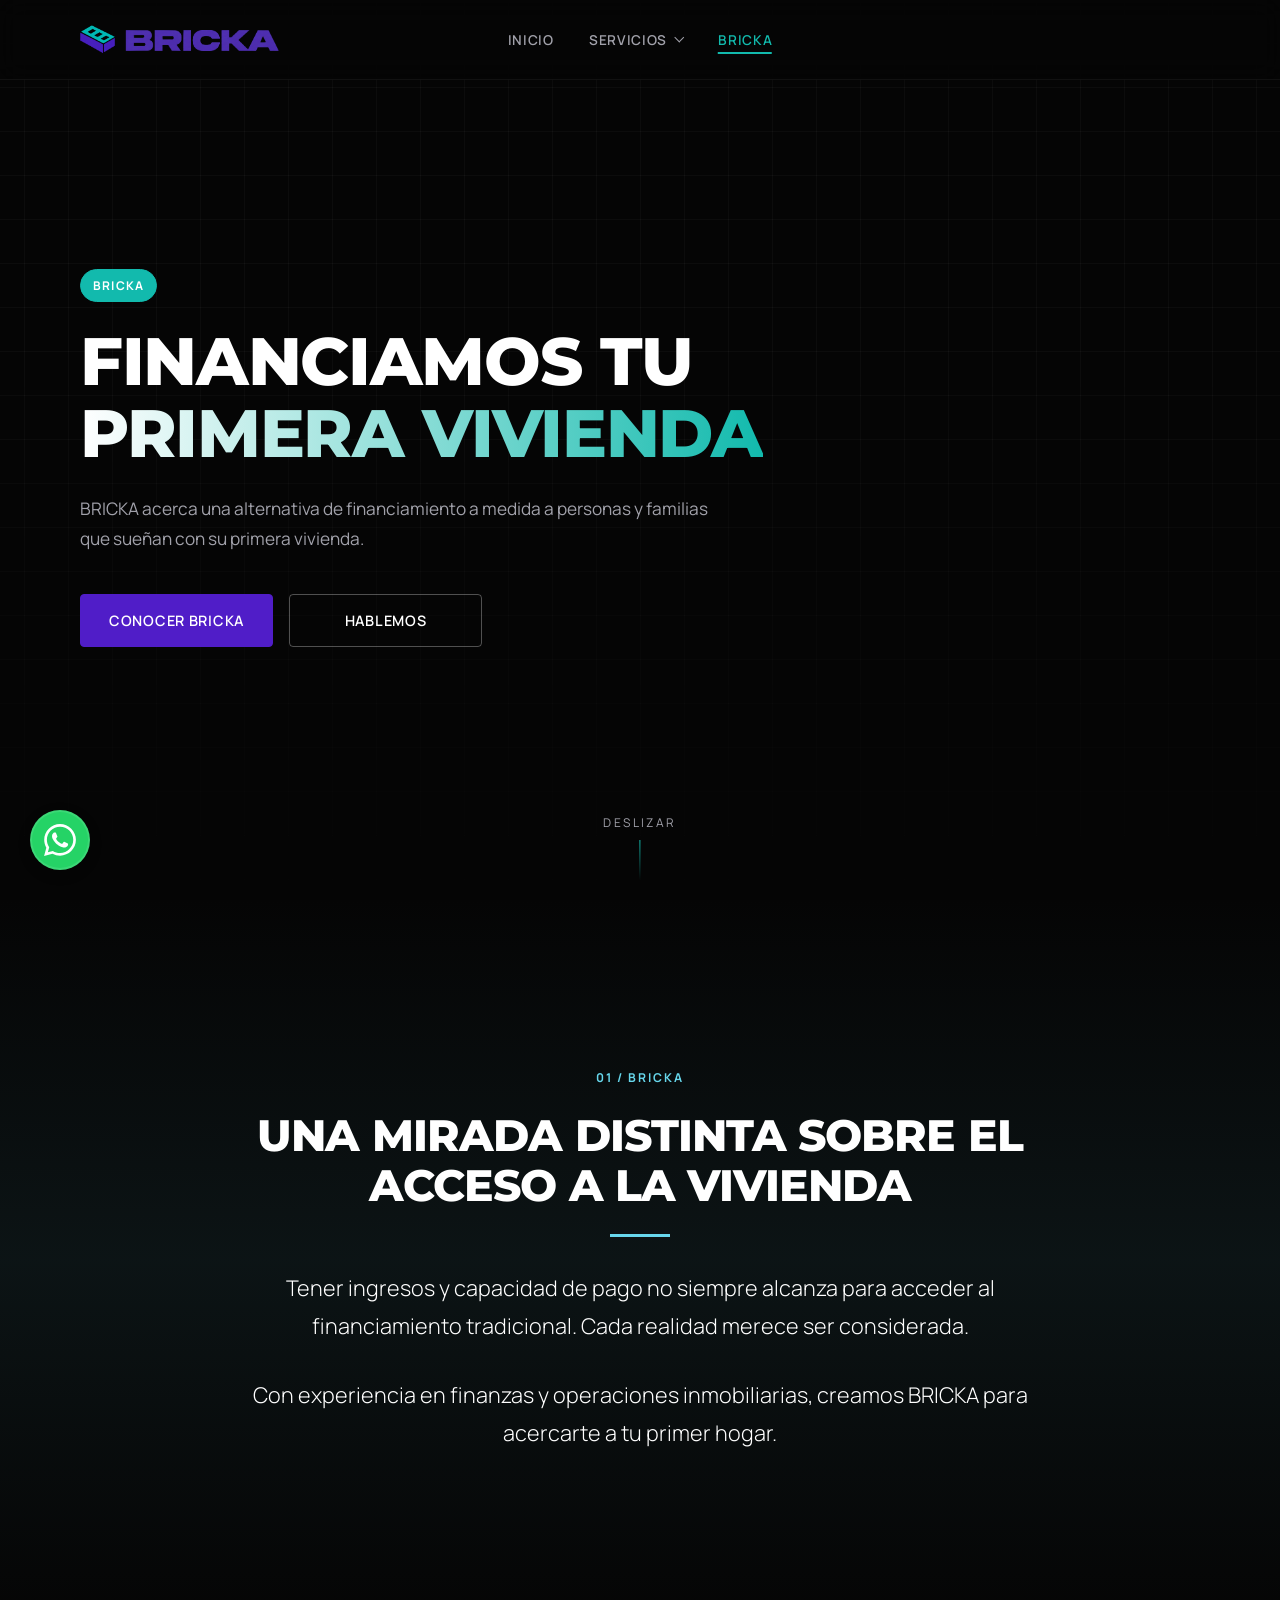
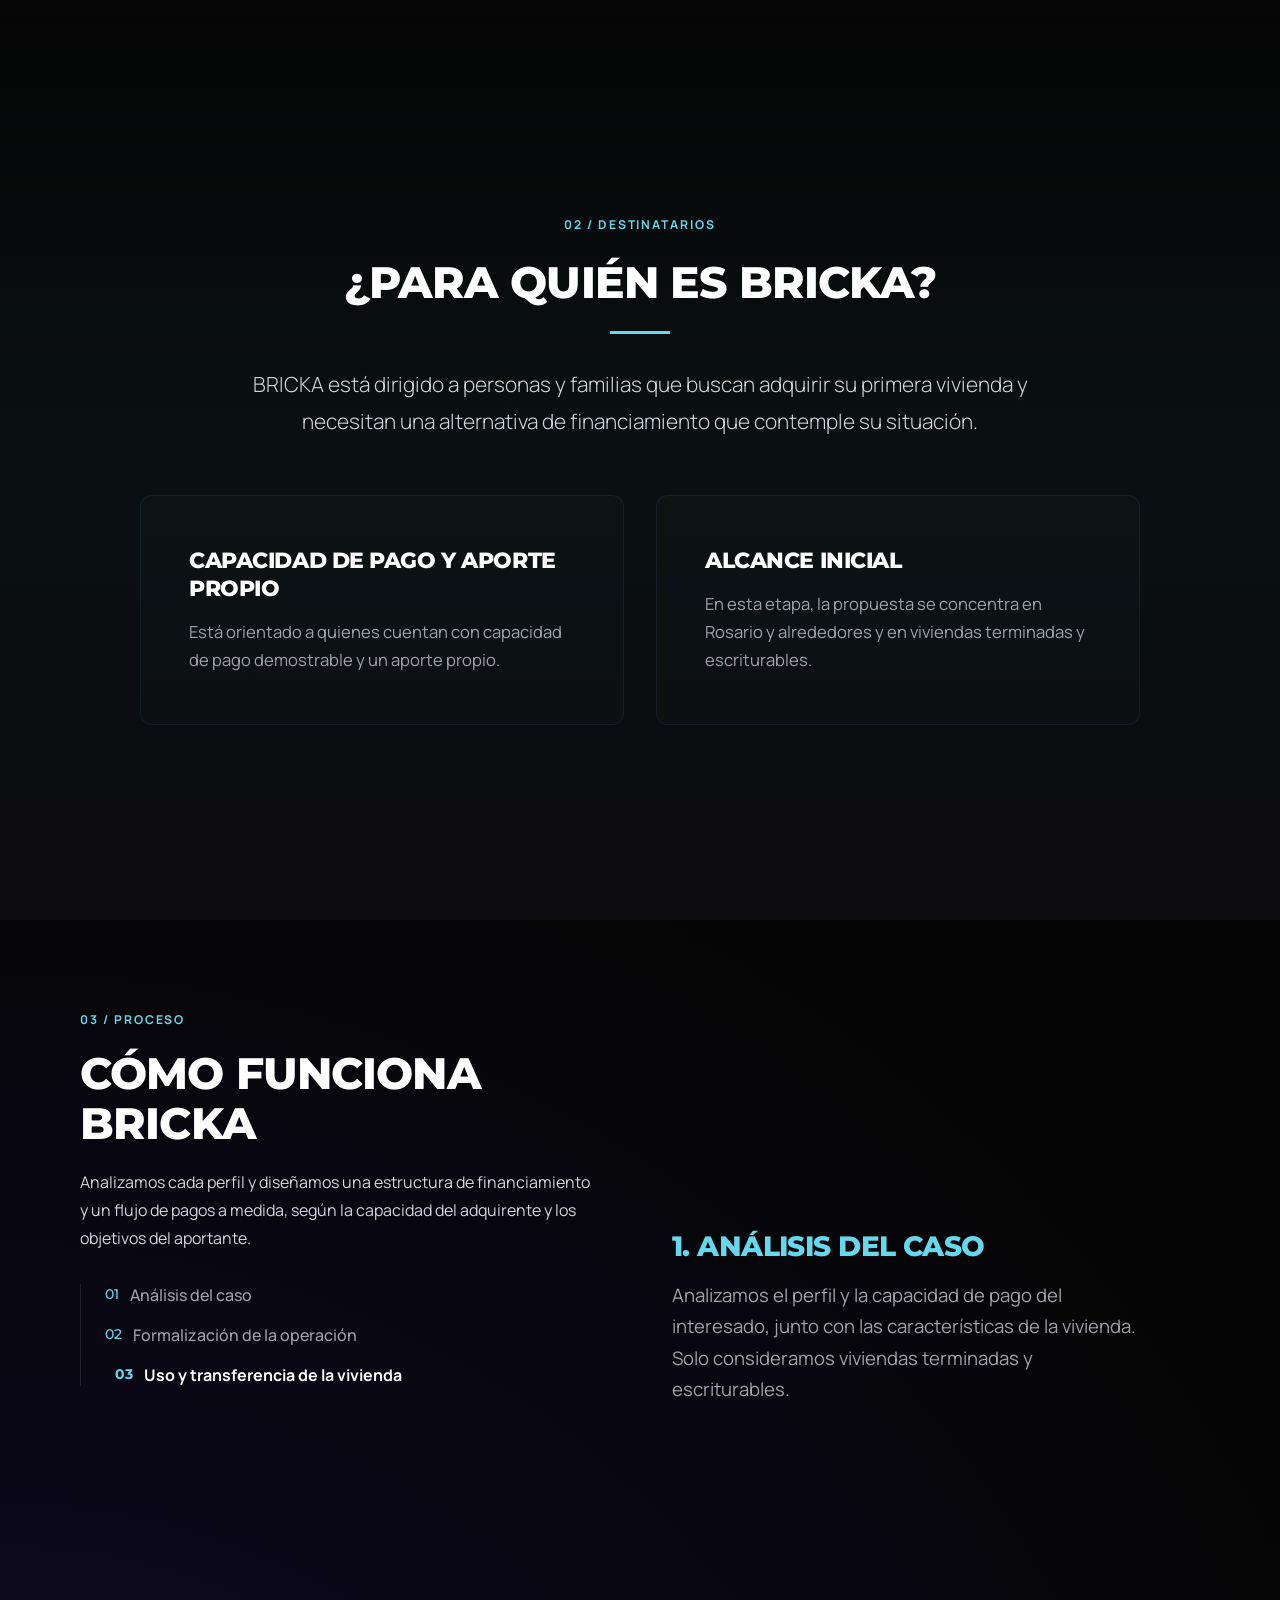
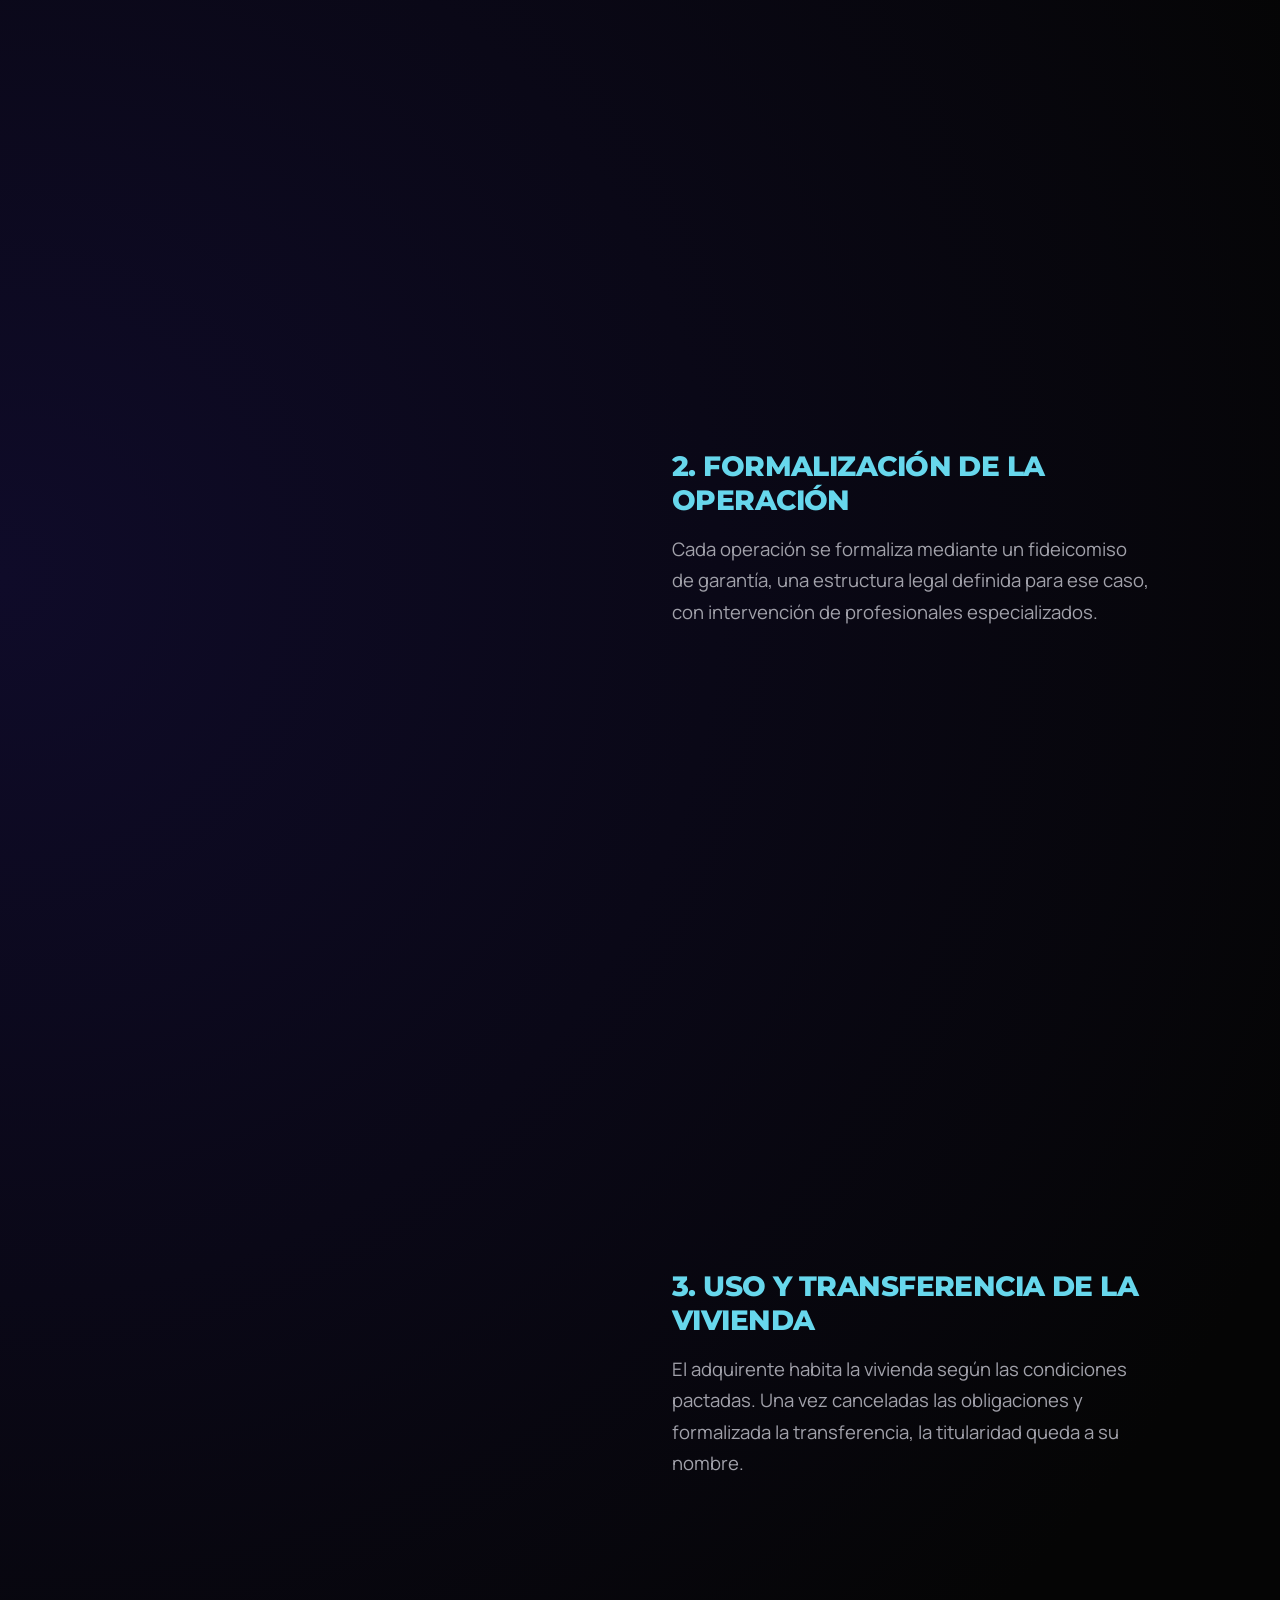
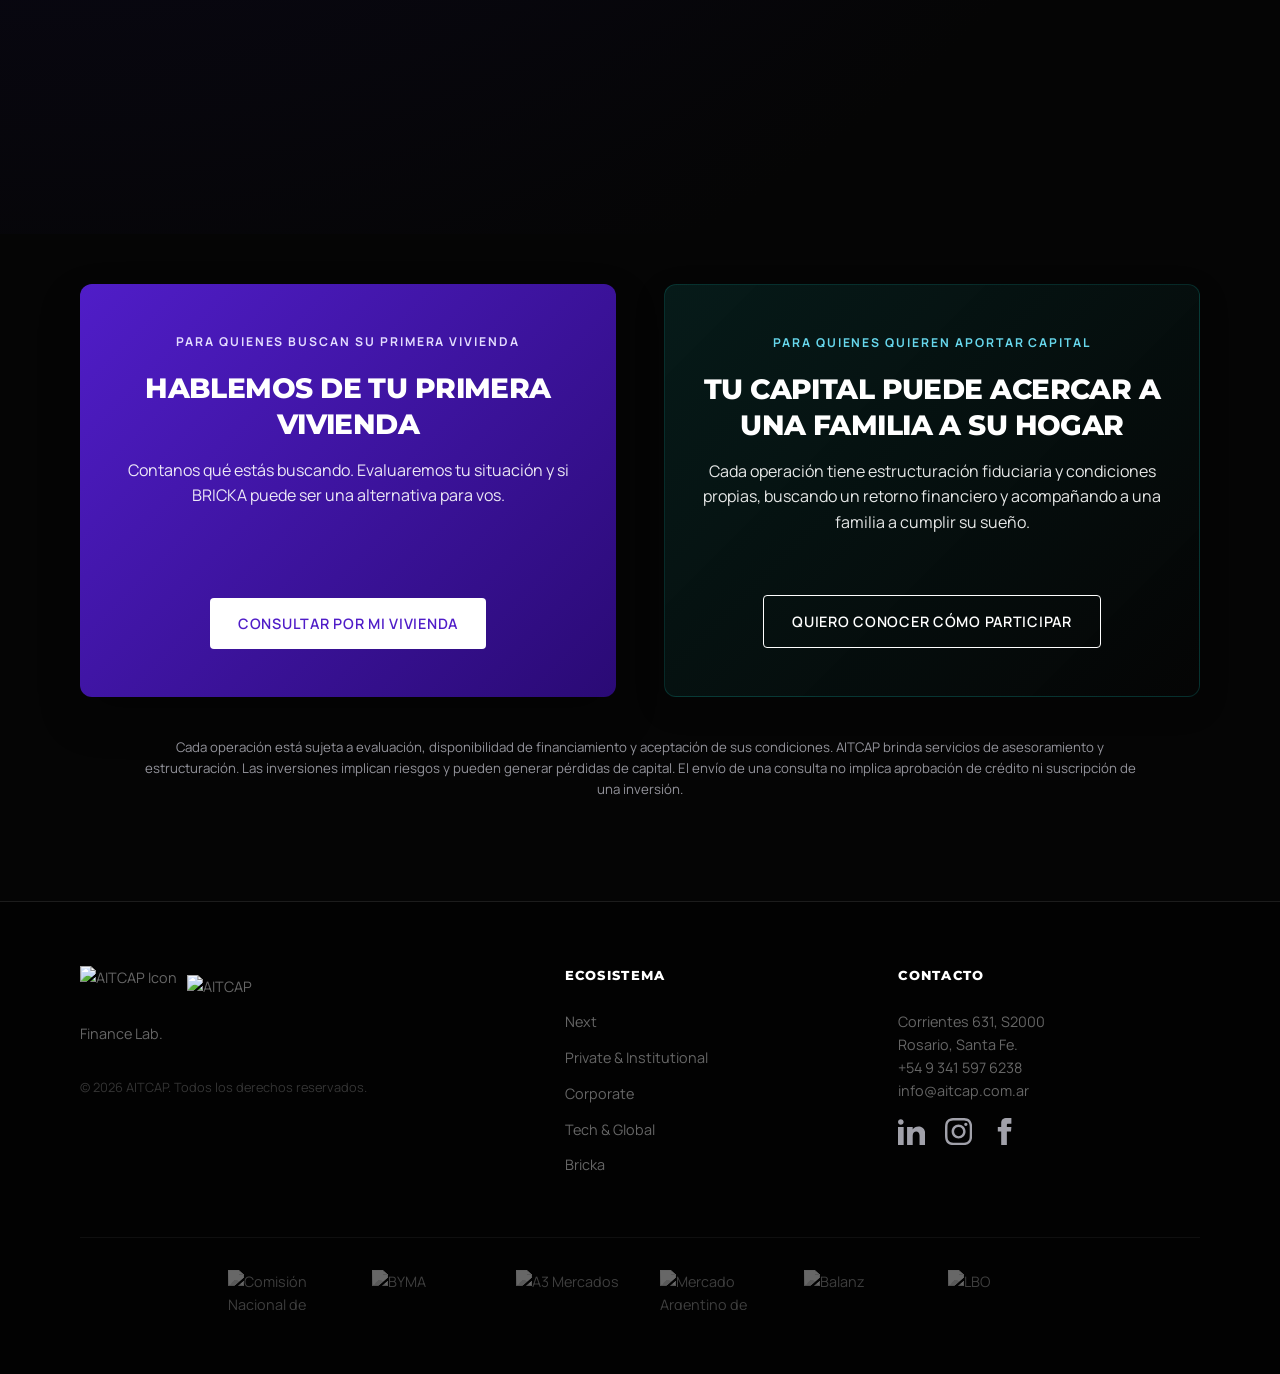
==== bricka/bricka.html @ b21e8f3a "Add BRICKA landing page and shared navigation updates" ====
<!DOCTYPE html>
<html lang="es-AR">
<head>
    <meta charset="UTF-8">
    <meta name="viewport" content="width=device-width, initial-scale=1.0">
    <title>BRICKA by AITCAP | Tu primera vivienda</title>
    <meta name="description" content="BRICKA by AITCAP conecta a personas que buscan su primera vivienda con inversores interesados en aportar capital para hacerla posible.">
    <link rel="icon" type="image/png" href="../assets/bricka-isotipo.png">
    <link rel="preconnect" href="https://fonts.googleapis.com">
    <link rel="preconnect" href="https://fonts.gstatic.com" crossorigin>
    <link href="https://fonts.googleapis.com/css2?family=Manrope:wght@300;400;500;600&family=Montserrat:wght@800;900&display=swap" rel="stylesheet">
    <link rel="stylesheet" href="../global.css">
    <link rel="stylesheet" href="bricka.css">
    <script src="https://cdnjs.cloudflare.com/ajax/libs/gsap/3.12.2/gsap.min.js"></script>
    <script src="https://cdnjs.cloudflare.com/ajax/libs/gsap/3.12.2/ScrollTrigger.min.js"></script>
</head>
<body>
    <nav class="navbar" aria-label="Navegación principal">
        <div class="container nav-inner">
            <a href="bricka.html" class="logo-container" aria-label="BRICKA — Inicio">
                <img src="../assets/bricka-isotipo.png" alt="" class="logo-iso">
                <img src="../assets/bricka-logo.png" alt="BRICKA" class="logo-text">
            </a>
            <ul class="nav-links desktop-only">
                <li><a href="../index.html">Inicio</a></li>
                <li class="nav-dropdown">
                    <button type="button" class="services-toggle" id="desktopServicesToggle" aria-expanded="false" aria-controls="desktopServices">Servicios <span class="nav-chevron" aria-hidden="true"></span></button>
                    <ul class="nav-submenu" id="desktopServices">
                        <li><a href="../next/next.html">Next</a></li>
                        <li><a href="../private/private.html">Private & Institutional</a></li>
                        <li><a href="../corporate/corporate.html">Corporate</a></li>
                        <li><a href="../tech/tech.html">Tech & Global</a></li>
                    </ul>
                </li>
                <li><a href="../bricka/bricka.html" aria-current="page">BRICKA</a></li>
            </ul>
            <button class="hamburger" id="menuToggle" type="button" aria-label="Menú" aria-expanded="false" aria-controls="mobileMenu"><span></span><span></span></button>
        </div>
    </nav>

    <div class="mobile-menu" id="mobileMenu">
        <div class="mobile-links">
            <a href="../index.html" class="m-link">Inicio</a>
            <div class="mobile-services">
                <button type="button" class="m-link mobile-services-toggle" id="mobileServicesToggle" aria-expanded="false" aria-controls="mobileServices">Servicios <span class="nav-chevron" aria-hidden="true"></span></button>
                <div class="mobile-service-links" id="mobileServices" hidden>
                <a href="../next/next.html" class="m-link">Next</a>
                <a href="../private/private.html" class="m-link">Private & Institutional</a>
                <a href="../corporate/corporate.html" class="m-link">Corporate</a>
                <a href="../tech/tech.html" class="m-link">Tech & Global</a>
                </div>
            </div>
            <a href="../bricka/bricka.html" class="m-link highlight" aria-current="page">BRICKA</a>
        </div>
        <div class="mobile-footer">
            <div class="socials mobile-socials">
                <a href="https://www.linkedin.com/company/aitcap-finance-lab" target="_blank" rel="noopener noreferrer" aria-label="LinkedIn">
                    <svg xmlns="http://www.w3.org/2000/svg" viewBox="0 0 24 24">
                        <path d="M4.98 3.5c0 1.381-1.11 2.5-2.48 2.5s-2.48-1.119-2.48-2.5c0-1.38 1.11-2.5 2.48-2.5s2.48 1.12 2.48 2.5zm.02 4.5h-5v16h5v-16zm7.982 0h-4.968v16h4.969v-8.399c0-4.67 6.029-5.052 6.029 0v8.399h4.988v-10.131c0-7.88-8.922-7.593-11.018-3.714v-2.155z"/>
                    </svg>
                </a>
                <a href="https://www.instagram.com/aitcap.fin/" target="_blank" rel="noopener noreferrer" aria-label="Instagram">
                    <svg xmlns="http://www.w3.org/2000/svg" viewBox="0 0 24 24">
                        <path d="M12 2.163c3.204 0 3.584.012 4.85.07 3.252.148 4.771 1.691 4.919 4.919.058 1.265.069 1.645.069 4.849 0 3.205-.012 3.584-.069 4.849-.149 3.225-1.664 4.771-4.919 4.919-1.266.058-1.644.07-4.85.07-3.204 0-3.584-.012-4.849-.07-3.26-.149-4.771-1.699-4.919-4.92-.058-1.265-.07-1.644-.07-4.849 0-3.204.013-3.583.07-4.849.149-3.227 1.664-4.771 4.919-4.919 1.266-.057 1.645-.069 4.849-.069zm0-2.163c-3.259 0-3.667.014-4.947.072-4.358.2-6.78 2.618-6.98 6.98-.059 1.281-.073 1.689-.073 4.948 0 3.259.014 3.668.072 4.948.2 4.358 2.618 6.78 6.98 6.98 1.281.058 1.689.072 4.948.072 3.259 0 3.668-.014 4.948-.072 4.354-.2 6.782-2.618 6.979-6.98.059-1.28.073-1.689.073-4.948 0-3.259-.014-3.667-.072-4.947-.196-4.354-2.617-6.78-6.979-6.98-1.281-.059-1.69-.073-4.949-.073zm0 5.838c-3.403 0-6.162 2.759-6.162 6.162s2.759 6.163 6.162 6.163 6.162-2.759 6.162-6.163c0-3.403-2.759-6.162-6.162-6.162zm0 10.162c-2.209 0-4-1.79-4-4 0-2.209 1.791-4 4-4s4 1.791 4 4c0 2.21-1.791 4-4 4zm6.406-11.845c-.796 0-1.441.645-1.441 1.44s.645 1.44 1.441 1.44c.795 0 1.439-.645 1.439-1.44s-.644-1.44-1.439-1.44z"/>
                    </svg>
                </a>
                <a href="https://www.facebook.com/p/FIC-Group-100071648348535/" target="_blank" rel="noopener noreferrer" aria-label="Facebook">
                    <svg xmlns="http://www.w3.org/2000/svg" viewBox="0 0 24 24">
                        <path d="M9 8h-3v4h3v12h5v-12h3.642l.358-4h-4v-1.667c0-.955.192-1.333 1.115-1.333h2.885v-5h-3.808c-3.596 0-5.192 1.583-5.192 4.615v3.385z"/>
                    </svg>
                </a>
            </div>
        </div>
    </div>

    <main>
        <section class="hero bricka-hero" aria-labelledby="bricka-title">
            <div class="hero-bg" id="heroBg">
                <video class="bricka-hero-video" autoplay muted loop playsinline aria-hidden="true" tabindex="-1">
                    <source src="../assets/bricka-background.mp4" type="video/mp4">
                </video>
            </div>
            <div class="container bricka-hero-grid">
                <div class="hero-content">
                    <span class="badge bricka-badge reveal">BRICKA</span>
                    <h1 id="bricka-title" class="hero-title reveal">Financiamos tu <span class="bricka-gradient">primera vivienda</span></h1>
                    <p class="hero-text reveal">BRICKA acerca una alternativa de financiamiento a medida a personas y familias que sueñan con su primera vivienda.</p>
                    <div class="hero-actions reveal">
                        <a href="#por-que" class="btn btn-primary">Conocer BRICKA</a>
                        <a href="#contacto" class="btn btn-outline">Hablemos</a>
                    </div>
                </div>
            </div>
            <div class="scroll-indicator"><span>Deslizar</span><div class="line"></div></div>
        </section>

        <section id="por-que" class="bricka-section bricka-origin" aria-labelledby="origin-title">
            <div class="container center-text-block" data-scroll>
                <span class="section-kicker">01 / BRICKA</span>
                <h2 id="origin-title">Una mirada distinta sobre el acceso a la vivienda</h2>
                <div class="bricka-divider"></div>
                <div class="bricka-origin-text">
                    <p>Tener ingresos y capacidad de pago no siempre alcanza para acceder al financiamiento tradicional. Cada realidad merece ser considerada.</p>
                    <p>Con experiencia en finanzas y operaciones inmobiliarias, creamos BRICKA para acercarte a tu primer hogar.</p>
                </div>
            </div>
        </section>

        <section id="destinatarios" class="bricka-section bricka-audiences" aria-labelledby="audiences-title">
            <div class="container">
                <div class="bricka-audience-heading center-text-block" data-scroll>
                    <span class="section-kicker">02 / DESTINATARIOS</span>
                    <h2 id="audiences-title">¿Para quién es BRICKA?</h2>
                    <div class="bricka-divider"></div>
                    <p class="bricka-audience-intro">BRICKA está dirigido a personas y familias que buscan adquirir su primera vivienda y necesitan una alternativa de financiamiento que contemple su situación.</p>
                </div>
                <div class="bricka-profile-grid">
                    <article class="bricka-profile-card" data-scroll>
                        <div class="card-side-line" aria-hidden="true"></div>
                        <h3>Capacidad de pago y aporte propio</h3>
                        <p>Está orientado a quienes cuentan con capacidad de pago demostrable y un aporte propio.</p>
                    </article>
                    <article class="bricka-profile-card bricka-profile-card-violet" data-scroll>
                        <div class="card-side-line" aria-hidden="true"></div>
                        <h3>Alcance inicial</h3>
                        <p>En esta etapa, la propuesta se concentra en Rosario y alrededores y en viviendas terminadas y escriturables.</p>
                    </article>
                </div>
            </div>
        </section>

        <section id="como-funciona" class="bricka-section bricka-process" aria-labelledby="process-title">
            <div class="container method-grid">
                <div class="method-sticky-col">
                    <div class="method-header">
                        <span class="section-kicker">03 / PROCESO</span>
                        <h2 id="process-title">Cómo funciona BRICKA</h2>
                        <p class="method-intro">Analizamos cada perfil y diseñamos una estructura de financiamiento y un flujo de pagos a medida, según la capacidad del adquirente y los objetivos del aportante.</p>
                    </div>
                    <nav class="method-nav" aria-label="Pasos de BRICKA">
                        <a class="nav-step active" href="#bricka-step-1" aria-current="step"><span class="step-num">01</span> Análisis del caso</a>
                        <a class="nav-step" href="#bricka-step-2"><span class="step-num">02</span> Formalización de la operación</a>
                        <a class="nav-step" href="#bricka-step-3"><span class="step-num">03</span> Uso y transferencia de la vivienda</a>
                    </nav>
                </div>
                <div class="method-scroll-col">
                    <article class="method-block active" id="bricka-step-1">
                        <div class="block-content">
                            <span class="mobile-step-number" aria-hidden="true">01</span>
                            <h3>1. Análisis del caso</h3>
                            <p>Analizamos el perfil y la capacidad de pago del interesado, junto con las características de la vivienda. Solo consideramos viviendas terminadas y escriturables.</p>
                        </div>
                    </article>
                    <article class="method-block" id="bricka-step-2">
                        <div class="block-content">
                            <span class="mobile-step-number" aria-hidden="true">02</span>
                            <h3>2. Formalización de la operación</h3>
                            <p>Cada operación se formaliza mediante un fideicomiso de garantía, una estructura legal definida para ese caso, con intervención de profesionales especializados.</p>
                        </div>
                    </article>
                    <article class="method-block" id="bricka-step-3">
                        <div class="block-content">
                            <span class="mobile-step-number" aria-hidden="true">03</span>
                            <h3>3. Uso y transferencia de la vivienda</h3>
                            <p>El adquirente habita la vivienda según las condiciones pactadas. Una vez canceladas las obligaciones y formalizada la transferencia, la titularidad queda a su nombre.</p>
                        </div>
                    </article>
                </div>
            </div>
        </section>

        <section id="contacto" class="cta-section bricka-contact" aria-label="Contacto">
            <div class="container">
                <div class="cta-grid">
                    <article class="cta-card" data-scroll>
                        <span class="section-kicker">Para quienes buscan su primera vivienda</span>
                        <h2>Hablemos de tu primera vivienda</h2>
                        <p>Contanos qué estás buscando. Evaluaremos tu situación y si BRICKA puede ser una alternativa para vos.</p>
                        <div class="cta-buttons"><a class="btn btn-white" href="https://wa.me/5493415976238?text=Hola%2C%20quiero%20consultar%20por%20mi%20primera%20vivienda%20con%20BRICKA" target="_blank" rel="noopener noreferrer">Consultar por mi vivienda</a></div>
                    </article>
                    <article class="cta-card cta-corporate" data-scroll>
                        <span class="section-kicker">Para quienes quieren aportar capital</span>
                        <h2>Tu capital puede acercar a una familia a su hogar</h2>
                        <p>Cada operación tiene estructuración fiduciaria y condiciones propias, buscando un retorno financiero y acompañando a una familia a cumplir su sueño.</p>
                        <div class="cta-buttons"><a class="btn btn-outline-white" href="https://wa.me/5493415976238?text=Hola%2C%20quiero%20conocer%20c%C3%B3mo%20participar%20como%20inversor%20en%20BRICKA" target="_blank" rel="noopener noreferrer">Quiero conocer cómo participar</a></div>
                    </article>
                </div>
                <p class="bricka-disclaimer">Cada operación está sujeta a evaluación, disponibilidad de financiamiento y aceptación de sus condiciones. AITCAP brinda servicios de asesoramiento y estructuración. Las inversiones implican riesgos y pueden generar pérdidas de capital. El envío de una consulta no implica aprobación de crédito ni suscripción de una inversión.</p>
            </div>
        </section>

        <a href="https://wa.me/5493415976238?text=Hola%2C%20quiero%20saber%20m%C3%A1s%20sobre%20BRICKA" class="whatsapp-float" target="_blank" rel="noopener noreferrer" aria-label="Contactar por WhatsApp">
            <svg xmlns="http://www.w3.org/2000/svg" width="32" height="32" viewBox="0 0 24 24" fill="currentColor">
                <path d="M.057 24l1.687-6.163c-1.041-1.804-1.588-3.849-1.587-5.946.003-6.556 5.338-11.891 11.893-11.891 3.181.001 6.167 1.24 8.413 3.488 2.245 2.248 3.481 5.236 3.48 8.414-.003 6.557-5.338 11.892-11.893 11.892-1.99-.001-3.951-.5-5.688-1.448l-6.305 1.654zm6.597-3.807c1.676.995 3.276 1.591 5.392 1.592 5.448 0 9.886-4.434 9.889-9.885.002-5.462-4.415-9.89-9.881-9.892-5.452 0-9.887 4.434-9.889 9.884-.001 2.225.651 3.891 1.746 5.634l-.999 3.648 3.742-.981zm11.387-5.464c-.074-.124-.272-.198-.57-.347-.297-.149-1.758-.868-2.031-.967-.272-.099-.47-.149-.669.149-.198.297-.768.967-.941 1.165-.173.198-.347.223-.644.074-.297-.149-1.255-.462-2.39-1.475-.883-.788-1.48-1.761-1.653-2.059-.173-.297-.018-.458.13-.606.134-.133.297-.347.446-.521.151-.172.2-.296.3-.495.099-.198.05-.372-.025-.521-.075-.148-.669-1.611-.916-2.206-.242-.579-.487-.506-.669-.51-.173-.008-.371-.01-.57-.01-.198 0-.52.074-.792.372-.272.297-1.04 1.016-1.04 2.479 0 1.462 1.065 2.876 1.213 3.074.149.198 2.095 3.2 5.076 4.487.709.306 1.263.489 1.694.626.712.226 1.36.194 1.872.118.571-.084 1.758-.719 2.006-1.413.248-.695.248-1.29.173-1.414z"/>
            </svg>
        </a>
    </main>
    <footer class="main-footer">
        <div class="container">
            <div class="footer-top">
                <div class="footer-brand">
                    <a href="../index.html" class="logo-container footer-logo">
                        <img src="../assets/isotipo.png" alt="AITCAP Icon" class="logo-iso">
                        <img src="../assets/logotipo-text.png" alt="AITCAP" class="logo-text">
                    </a>
                    <p>Finance Lab.</p>
                    <p class="copyright-text">&copy; 2026 AITCAP. Todos los derechos reservados.</p>
                </div>
                <div class="footer-nav">
                    <h4>Ecosistema</h4>
                    <ul>
                        <li><a href="../next/next.html">Next</a></li>
                        <li><a href="../private/private.html">Private & Institutional</a></li>
                        <li><a href="../corporate/corporate.html">Corporate</a></li>
                        <li><a href="../tech/tech.html">Tech & Global</a></li>
                        <li><a href="bricka.html">Bricka</a></li>
                    </ul>
                </div>
                <div class="footer-contact">
                    <h4>Contacto</h4>
                    <a href="https://maps.app.goo.gl/H9JbWBtbc5Zq7CkE7" target="_blank">Corrientes 631, S2000</a>
                    <p>Rosario, Santa Fe.</p>
                    <a href="tel:+543415976238">+54 9 341 597 6238</a> <br>
                    <a href="mailto:info@aitcap.com.ar">info@aitcap.com.ar</a>
                    <div class="socials">
                        <a href="https://www.linkedin.com/company/aitcap-finance-lab" target="_blank" rel="noopener noreferrer" aria-label="LinkedIn">
                            <svg xmlns="http://www.w3.org/2000/svg" viewBox="0 0 24 24">
                                <path d="M4.98 3.5c0 1.381-1.11 2.5-2.48 2.5s-2.48-1.119-2.48-2.5c0-1.38 1.11-2.5 2.48-2.5s2.48 1.12 2.48 2.5zm.02 4.5h-5v16h5v-16zm7.982 0h-4.968v16h4.969v-8.399c0-4.67 6.029-5.052 6.029 0v8.399h4.988v-10.131c0-7.88-8.922-7.593-11.018-3.714v-2.155z"/>
                            </svg>
                        </a>
                        <a href="https://www.instagram.com/aitcap.fin/" target="_blank" rel="noopener noreferrer" aria-label="Instagram">
                            <svg xmlns="http://www.w3.org/2000/svg" viewBox="0 0 24 24">
                                <path d="M12 2.163c3.204 0 3.584.012 4.85.07 3.252.148 4.771 1.691 4.919 4.919.058 1.265.069 1.645.069 4.849 0 3.205-.012 3.584-.069 4.849-.149 3.225-1.664 4.771-4.919 4.919-1.266.058-1.644.07-4.85.07-3.204 0-3.584-.012-4.849-.07-3.26-.149-4.771-1.699-4.919-4.92-.058-1.265-.07-1.644-.07-4.849 0-3.204.013-3.583.07-4.849.149-3.227 1.664-4.771 4.919-4.919 1.266-.057 1.645-.069 4.849-.069zm0-2.163c-3.259 0-3.667.014-4.947.072-4.358.2-6.78 2.618-6.98 6.98-.059 1.281-.073 1.689-.073 4.948 0 3.259.014 3.668.072 4.948.2 4.358 2.618 6.78 6.98 6.98 1.281.058 1.689.072 4.948.072 3.259 0 3.668-.014 4.948-.072 4.354-.2 6.782-2.618 6.979-6.98.059-1.28.073-1.689.073-4.948 0-3.259-.014-3.667-.072-4.947-.196-4.354-2.617-6.78-6.979-6.98-1.281-.059-1.69-.073-4.949-.073zm0 5.838c-3.403 0-6.162 2.759-6.162 6.162s2.759 6.163 6.162 6.163 6.162-2.759 6.162-6.163c0-3.403-2.759-6.162-6.162-6.162zm0 10.162c-2.209 0-4-1.79-4-4 0-2.209 1.791-4 4-4s4 1.791 4 4c0 2.21-1.791 4-4 4zm6.406-11.845c-.796 0-1.441.645-1.441 1.44s.645 1.44 1.441 1.44c.795 0 1.439-.645 1.439-1.44s-.644-1.44-1.439-1.44z"/>
                            </svg>
                        </a>
                        <a href="https://www.facebook.com/p/FIC-Group-100071648348535/" target="_blank" rel="noopener noreferrer" aria-label="Facebook">
                            <svg xmlns="http://www.w3.org/2000/svg" viewBox="0 0 24 24">
                                <path d="M9 8h-3v4h3v12h5v-12h3.642l.358-4h-4v-1.667c0-.955.192-1.333 1.115-1.333h2.885v-5h-3.808c-3.596 0-5.192 1.583-5.192 4.615v3.385z"/>
                            </svg>
                        </a>
                    </div>
                </div>
            </div>

            <div class="footer-regulators">
                <a target="_blank" rel="noopener noreferrer" href="https://www.argentina.gob.ar/cnv" class="regulator-logo" style="width: 6.5rem;">
                    <img src="../assets/partner-1.png" alt="Comisión Nacional de Valores" loading="lazy">
                </a>
                <a target="_blank" rel="noopener noreferrer" href="https://www.byma.com.ar" class="regulator-logo" style="width: 6.5rem;">
                    <img src="../assets/partner-2.png" alt="BYMA" loading="lazy">
                </a>
                <a target="_blank" rel="noopener noreferrer" href="https://a3mercados.com.ar/" class="regulator-logo" style="width: 6.5rem;">
                    <img src="../assets/partner-4.png" alt="A3 Mercados" loading="lazy">
                </a>
                <a target="_blank" rel="noopener noreferrer" href="https://mav-sa.com.ar/" class="regulator-logo" style="width: 6.5rem;">
                    <img src="../assets/partner-5.png" alt="Mercado Argentino de Valores S.A." loading="lazy">
                </a>
                <a target="_blank" rel="noopener noreferrer" href="https://www.balanz.com/abrir-cuenta-2.aspx?reference=aramisturlione@gmail.com" class="regulator-logo" style="width: 6.5rem;">
                    <img src="../assets/partner-3.png" alt="Balanz" loading="lazy">
                </a>
                <a target="_blank" rel="noopener noreferrer" href="https://lbo.com.ar" class="regulator-logo" style="width: 6.5rem;">
                    <img src="../assets/partner-6.png" alt="LBO" loading="lazy">
                </a>
            </div>
        </div>
    </footer>

    <script src="../global.js" defer></script>
    <script src="bricka.js" defer></script>
</body>
</html>
---- global.css ----
/* =========================================
   AITCAP — global.css
   Contiene: Reset, Variables, Tipografía,
   Utilidades, Layout base, Navbar, Footer,
   Botones, WhatsApp float, Animaciones
   compartidas, Media queries base.
   ========================================= */


/* =========================================
   1. VARIABLES & RESET (GLOBAL)
   ========================================= */
:root {
    --bg-dark: #050505;
    --bg-card: #0F0F0F;
    --primary: #501DC8;
    --primary-glow: rgba(80, 29, 200, 0.4);
    --accent: #12BAAD;
    --accent-glow: rgba(18, 186, 173, 0.4);
    --text-white: #FFFFFF;
    --text-gray: #A1A1AA;
    --border-light: rgba(255, 255, 255, 0.1);

    --font-head: 'Montserrat', sans-serif;
    --font-body: 'Manrope', sans-serif;

    --nav-height: 80px;

    /* Variables por página (declaradas aquí para disponibilidad global) */
    --next-bg-gradient: radial-gradient(circle at 80% 20%, rgba(18, 186, 173, 0.15) 0%, #050505 60%);
    --private-bg-gradient: radial-gradient(circle at 20% 50%, #2a0f6b 0%, #050505 70%);
    --corp-bg-gradient: radial-gradient(circle at 30% 20%, #0B162C 0%, #03060D 70%);
    --corp-accent: #3b82f6;
    --corp-accent-light: #93c5fd;
    --tech-bg-gradient: radial-gradient(circle at 75% 25%, #2e1065 0%, #030305 70%);
    --tech-accent: #818cf8;
    --tech-accent-dark: #4f46e5;
}

* { margin: 0; padding: 0; box-sizing: border-box; }
html { scroll-behavior: smooth; font-size: 16px; }

body {
    background-color: var(--bg-dark);
    color: var(--text-white);
    font-family: var(--font-body);
    overflow-x: hidden;
    line-height: 1.6;
}

a { text-decoration: none; color: inherit; transition: all 0.3s ease; }
ul { list-style: none; }
img { max-width: 100%; display: block; }

.container {
    width: 90%;
    max-width: 1280px;
    margin: 0 auto;
    padding: 0 1rem;
}


/* =========================================
   2. TIPOGRAFÍA & UTILIDADES (GLOBAL)
   ========================================= */
h1, h2, h3, h4 { font-family: var(--font-head); text-transform: uppercase; font-weight: 800; letter-spacing: -0.02em; }

/* Gradiente de texto base (home) */
.text-gradient {
    background: linear-gradient(90deg, var(--accent) 0%, #FFFFFF 100%);
    -webkit-background-clip: text;
    -webkit-text-fill-color: transparent;
}

.subtitle {
    display: block;
    color: var(--accent);
    font-size: 0.85rem;
    letter-spacing: 0.2em;
    font-weight: 600;
    margin-bottom: 1rem;
    text-transform: uppercase;
}

.section-padding { padding: 100px 0; }
.center { text-align: center; margin-bottom: 4rem; }
.mt-4 { margin-top: 2rem; }
.mb-2 { margin-bottom: 1rem; }

/* Bloque de texto centrado (usado en next, corp, private) */
.center-text-block {
    text-align: center;
    max-width: 800px;
    margin: 0 auto;
}


/* =========================================
   3. BOTONES (GLOBAL)
   Usados en todas las páginas
   ========================================= */
.btn {
    display: inline-flex; align-items: center; justify-content: center;
    padding: 14px 28px; font-size: 0.9rem; font-weight: 600;
    text-transform: uppercase; letter-spacing: 0.05em; border-radius: 4px;
    transition: all 0.3s ease; cursor: pointer;
}

.btn-primary { background: var(--primary); color: white; border: 1px solid var(--primary); }
.btn-primary:hover { background: #3c1499; box-shadow: 0 0 20px var(--primary-glow); }

.btn-outline { background: transparent; border: 1px solid rgba(255,255,255,0.3); color: white; }
.btn-outline:hover { border-color: white; background: rgba(255,255,255,0.05); }

.btn-white { background: white; color: var(--primary); }
.btn-white:hover { background: #eeeeee; box-shadow: 0 0 20px white; }

.btn-outline-white { border: 1px solid white; color: white; }
.btn-outline-white:hover {
    background: var(--accent);
    border-color: var(--accent);
    color: #000;
    box-shadow: 0 0 20px rgba(18, 186, 173, 0.4);
}

/* =========================================
   4. NAVBAR (GLOBAL)
   Presente en todas las páginas
   ========================================= */
.navbar {
    position: fixed; top: 0; left: 0; width: 100%; height: var(--nav-height);
    background: rgba(5, 5, 5, 0.8); backdrop-filter: blur(12px);
    z-index: 100; border-bottom: 1px solid rgba(255,255,255,0.05);
}

.nav-inner { height: 100%; display: flex; justify-content: space-between; align-items: center; }

.logo-container { display: flex; align-items: center; gap: 10px; height: 35px; }
.logo-iso { height: 100%; width: auto; }
.logo-text { height: 60%; width: auto; margin-top: 2px; }

.nav-links { display: none; }
.nav-links li a { font-size: 0.85rem; font-weight: 600; color: var(--text-gray); text-transform: uppercase; letter-spacing: 0.05em; }
.nav-links li a:hover { color: white; }

.phone-icon { color: white; opacity: 0.8; padding: 0 10px; }

.hamburger { background: none; border: none; cursor: pointer; width: 30px; height: 20px; position: relative; }
.hamburger span { position: absolute; width: 100%; height: 2px; background: white; left: 0; transition: 0.3s; }
.hamburger span:first-child { top: 0; }
.hamburger span:last-child { bottom: 0; }
.hamburger.active span:first-child { top: 9px; transform: rotate(45deg); }
.hamburger.active span:last-child { bottom: 9px; transform: rotate(-45deg); }

/* Active link: variante base (next) */
.active-link {
    color: var(--accent) !important;
    position: relative;
}
.active-link::after {
    content: '';
    position: absolute;
    bottom: -5px;
    left: 0;
    width: 100%;
    height: 2px;
    background: var(--accent);
}

/* Active link: variante private */
.active-link-private {
    color: var(--primary) !important;
    font-weight: 700 !important;
    position: relative;
}
.active-link-private::after {
    content: '';
    position: absolute;
    bottom: -5px;
    left: 0;
    width: 100%;
    height: 2px;
    background: var(--primary);
    transform: scaleX(1);
    transform-origin: left;
}

/* Active link: variante corporate */
.active-link-corp {
    color: var(--corp-accent) !important;
    font-weight: 700 !important;
    position: relative;
}
.active-link-corp::after {
    content: '';
    position: absolute;
    bottom: -5px;
    left: 0;
    width: 100%;
    height: 2px;
    background: var(--corp-accent);
}

/* Active link: variante tech */
.active-link-tech {
    color: var(--tech-accent) !important;
    font-weight: 700 !important;
    position: relative;
}
.active-link-tech::after {
    content: '';
    position: absolute;
    bottom: -5px;
    left: 0;
    width: 100%;
    height: 2px;
    background: var(--tech-accent);
}


/* =========================================
   5. MOBILE DRAWER (GLOBAL)
   Presente en todas las páginas
   ========================================= */
.mobile-menu {
    position: fixed; top: 0; left: 0; width: 100%; height: 100vh;
    background: var(--bg-dark); z-index: 90;
    padding-top: var(--nav-height);
    transform: translateY(-100%); transition: transform 0.6s cubic-bezier(0.215, 0.61, 0.355, 1);
    display: flex; flex-direction: column; justify-content: space-between; padding-bottom: 2rem;
}
.mobile-menu.open { transform: translateY(0); }
.mobile-links { display: flex; flex-direction: column; align-items: center; gap: 2rem; padding-top: 3rem; }
.m-link { font-family: var(--font-head); font-size: 1.5rem; color: white; font-weight: 800; }
.m-link.highlight { color: var(--accent); }
.mobile-footer { text-align: center; color: var(--text-gray); }
.partners-row span { font-weight: 700; color: white; margin: 0 0.5rem; }

/* Variantes highlight por página */
.m-link.highlight-private { color: var(--primary) !important; }
.m-link.highlight-corp    { color: var(--corp-accent) !important; }
.m-link.highlight-tech    { color: var(--tech-accent) !important; }

/* Ajustes para las redes sociales dentro del menú mobile */
.mobile-socials {
    justify-content: center;
    gap: 2.2rem; /* Un poco más de aire para no equivocarse al tocar */
}

.mobile-socials a svg {
    width: 26px; /* Apenas más grandes en touch */
    height: 26px;
    opacity: 0.8; /* Suavizamos el color base */
}

.mobile-socials a:active {
    opacity: 1;
    color: white; /* Resplandor al tocar la pantalla */
}

/* Posicionamiento relativo para anclar la línea */
.mobile-socials a {
    position: relative;
}


/* =========================================
   6. FOOTER (GLOBAL)
   Presente en todas las páginas
   ========================================= */
.main-footer { border-top: 1px solid var(--border-light); padding: 4rem 0 2rem; background: #020202; font-size: 0.9rem; color: #666; }
.footer-top { display: grid; gap: 2rem; margin-bottom: 3rem; }

/* Ajuste Logo Footer */
.footer-logo {
    margin-bottom: 1rem;
    height: 40px;
}

.footer-nav h4, .footer-contact h4 { color: white; margin-bottom: 1.5rem; text-transform: uppercase; font-size: 0.8rem; letter-spacing: 0.1em; }
.footer-nav ul li { margin-bottom: 0.8rem; }
.footer-nav a:hover { color: #eeeeee; }
.copyright-text { margin-top: 2rem; font-size: 0.8rem; opacity: 0.5; }

.footer-contact a:hover { color: #eeeeee; }

.footer-bottom {
    display: flex;
    flex-direction: column;
    align-items: center;
    text-align: center;
    gap: 1rem;
}

.partners-logos {
    display: flex;
    align-items: center;
    gap: 0.5rem;
    font-size: 0.85rem;
}

.socials { display: flex; gap: 1rem; margin-top: 1rem; }
.socials a { color: var(--text-gray); font-size: 0.85rem; font-weight: 600; }
.socials a:hover { color: white; }

/* =========================================
   REDES SOCIALES (FOOTER)
   ========================================= */
.socials {
    display: flex;
    gap: 1.2rem; /* Espacio entre iconos */
    align-items: center;
}

.socials a {
    display: inline-flex;
    align-items: center;
    justify-content: center;
    color: var(--text-gray); /* Color gris base */
    transition: color 0.3s ease, transform 0.3s ease;
}

.socials a svg {
    width: 1.7rem;  /* Tamaño del icono */
    height: 1.7rem;
    fill: currentColor; /* Toma el color de la etiqueta <a> automáticamente */
}

/* Efecto hover: Se vuelve blanco puro y sube 3px */
.socials a:hover {
    color: #ffffff;
    transform: translateY(-3px);
}

/* =========================================
   PARTNERS & REGULADORES (FOOTER)
   ========================================= */
.footer-regulators {
    display: flex;
    flex-wrap: wrap;
    align-items: center;
    justify-content: center;
    gap: 2.5rem;
    margin-top: 3rem;
    padding-top: 2rem;
    padding-bottom: 2rem;
    border-top: 1px solid rgba(255, 255, 255, 0.05);
    width: 100%;
}

.regulator-logo {
    display: block;
    opacity: 0.4;
    filter: grayscale(100%) brightness(150%);
    transition: all 0.4s ease;
}

.regulator-logo img {
    height: 40px;
    width: auto;
    object-fit: contain;
    display: block;
}

.regulator-logo:hover {
    opacity: 1;
    filter: grayscale(0%) brightness(100%);
    transform: translateY(-2px);
}


/* =========================================
   7. HERO BASE (GLOBAL)
   Estructura compartida por todas las páginas
   ========================================= */
.hero {
    min-height: 100vh; display: flex; align-items: center; position: relative;
    padding-top: var(--nav-height); overflow: hidden;
}
.hero-bg {
    transform: scale(1.1); /* 10% más grande en todos los lados */
    position: absolute; top: 0; left: 0; width: 100%; height: 100%;
    background: radial-gradient(circle at 70% 20%, #150835 0%, #050505 60%); z-index: -1;
}
.hero-bg::after {
    content: ''; position: absolute; top: 0; left: 0; width: 100%; height: 100%;
    background-image: linear-gradient(rgba(255, 255, 255, 0.03) 1px, transparent 1px),
    linear-gradient(90deg, rgba(255, 255, 255, 0.03) 1px, transparent 1px);
    background-size: 40px 40px;
    mask-image: linear-gradient(to bottom, black 40%, transparent 100%);
    -webkit-mask-image: linear-gradient(to bottom, black 40%, transparent 100%);
}
.hero-content { max-width: 800px; position: relative; z-index: 2; }

/* Badge (compartido por todas las páginas) */
.badge {
    display: inline-block; padding: 6px 12px; border: 1px solid var(--accent);
    color: var(--text-white); font-size: 0.75rem; letter-spacing: 0.1em;
    border-radius: 50px; margin-bottom: 1.5rem; background: var(--accent); font-weight: 700;
}

.hero-title { font-size: 3rem; line-height: 1.1; margin-bottom: 1.5rem; }
.hero-text { font-size: 1.1rem; color: var(--text-gray); max-width: 500px; margin-bottom: 2.5rem; }
/* hero-subtitle es alias de hero-text pero con color blanco (next) */
.hero-subtitle {
    font-size: 1.1rem;
    color: var(--text-white);
    max-width: 600px;
    margin-bottom: 2rem;
    font-weight: 500;
}

.hero-actions { display: flex; gap: 1rem; flex-wrap: wrap; }

.scroll-indicator {
    position: absolute; bottom: 2rem; left: 50%; transform: translateX(-50%);
    display: flex; flex-direction: column; align-items: center; gap: 0.5rem;
    font-size: 0.75rem; letter-spacing: 0.2em; text-transform: uppercase; color: var(--text-gray);
}
.scroll-indicator .line { width: 1px; height: 40px; background: linear-gradient(to bottom, var(--accent), transparent); }


/* =========================================
   8. PROCESO / TIMELINE (GLOBAL)
   Usado en next.html e index.html
   ========================================= */
.timeline { display: flex; flex-direction: column; gap: 2rem; position: relative; }
.step { background: var(--bg-card); padding: 2rem; border: 1px solid var(--border-light); border-radius: 8px; position: relative; z-index: 2; }
.step-number { font-family: var(--font-head); font-size: 3rem; color: rgba(255,255,255,0.05); position: absolute; top: 1rem; right: 1rem; font-weight: 900; }
.step h4 { color: var(--primary); margin-bottom: 0.5rem; font-size: 1.25rem; }
.step p { color: var(--text-gray); }
.step-line { display: none; }


/* =========================================
   9. CTA SECTION (GLOBAL)
   Presente en todas las páginas
   ========================================= */
.cta-section { padding: 50px 0 100px; }
.cta-card {
    background: linear-gradient(135deg, var(--primary) 0%, #2a0a75 100%);
    padding: 4rem 2rem; text-align: center; border-radius: 12px;
    box-shadow: 0 20px 40px rgba(0,0,0,0.3);
}
.cta-card h2 { font-size: 2rem; margin-bottom: 1rem; }
.cta-card p { max-width: 600px; margin: 0 auto 2.5rem; color: rgba(255,255,255,0.9); }
.cta-buttons { display: flex; flex-direction: column; gap: 1rem; align-items: center; justify-content: center; }
.disclaimer-cta { display: block; margin-top: 2rem; font-size: 0.7rem; opacity: 0.6; }

/* Subtítulo CTA (usado en next, private, corp, tech) */
.subtitle-cta {
    display: block;
    font-family: var(--font-head);
    font-size: 1.5rem;
    color: var(--accent);
    margin-bottom: 1rem;
    font-weight: 600;
    letter-spacing: 0.05em;
}

/* Grupos de botones CTA (private, corp, tech) */
.cta-group-primary {
    display: flex;
    gap: 1rem;
    justify-content: center;
    flex-wrap: wrap;
    margin-top: 2rem;
    margin-bottom: 1rem;
}

.micro-copy {
    display: block;
    font-size: 0.75rem;
    color: var(--text-gray);
    margin-bottom: 2rem;
    opacity: 0.7;
}

.cta-group-secondary {
    display: flex;
    gap: 1rem;
    justify-content: center;
    align-items: center;
    font-size: 0.9rem;
}

.link-secondary {
    color: var(--text-gray);
    text-transform: uppercase;
    font-weight: 600;
    letter-spacing: 0.05em;
    border-bottom: 1px solid transparent;
}
.link-secondary:hover {
    color: var(--primary);
    border-bottom-color: var(--primary);
}
.sep { color: rgba(255,255,255,0.2); }


/* =========================================
   10. WHATSAPP FLOAT (GLOBAL)
   Presente en todas las páginas
   ========================================= */
.whatsapp-float {
    position: fixed;
    bottom: 30px;
    left: 30px;
    width: 60px;
    height: 60px;
    background-color: #25D366;
    color: white;
    border-radius: 50%;
    display: flex;
    align-items: center;
    justify-content: center;
    box-shadow: 0 4px 12px rgba(0,0,0,0.3);
    z-index: 1000;
    transition: transform 0.3s ease, box-shadow 0.3s ease;
    border: 2px solid rgba(255,255,255,0.1);
}
.whatsapp-float:hover {
    transform: scale(1.1);
    box-shadow: 0 6px 16px rgba(0,255,100,0.4);
    background-color: #20bd5a;
}


/* =========================================
   11. ANIMACIONES COMPARTIDAS (GLOBAL)
   Clases usadas en 2+ páginas
   ========================================= */

/* .reveal: usado en TODAS las páginas para animación de entrada hero */
/* (clase target del gsap hero animation en global.js) */

/* reveal-up: usado en corporate y tech */
.reveal-up {
    opacity: 0;
    transform: translateY(40px);
}

/* reveal-horizontal: usado en corporate */
.reveal-horizontal {
    opacity: 0;
    transform: translateX(-30px);
}

/* Clases de delay compartidas (corporate & tech) */
/* Se usan en JS para calcular el delay dinámicamente */

/* ux-text / ux-visual: Private & todas las páginas vía premiumObserver */
.ux-text,
.ux-visual {
    opacity: 0;
    transform: translateY(30px);
    transition: opacity 1.2s cubic-bezier(0.16, 1, 0.3, 1),
                transform 1.2s cubic-bezier(0.16, 1, 0.3, 1);
    will-change: opacity, transform;
}

.ux-visual {
    transform: translateY(40px) scale(0.95);
}

.ux-text.is-active,
.ux-visual.is-active {
    opacity: 1;
    transform: translate(0) scale(1);
}

/* Micro-animación flotación continua */
@keyframes premiumFloat {
    0%, 100% { transform: translateY(0); }
    50%      { transform: translateY(-12px); }
}

.ux-float.is-active {
    animation: premiumFloat 8s ease-in-out infinite 1s;
}

/* Parallax base */
.ux-parallax {
    will-change: transform;
    transition: transform 0.1s linear;
}

/* dynamic-underline: corporate */
.dynamic-underline {
    position: relative;
    display: inline-block;
}
.dynamic-underline::after {
    content: '';
    position: absolute;
    bottom: -10px;
    left: 0;
    width: 60px;
    height: 2px;
    background: white;
    transform: scaleX(0);
    transform-origin: left center;
}
.dynamic-underline.is-visible::after {
    transform: scaleX(1);
    transition: transform 0.6s cubic-bezier(0.25, 1, 0.5, 1);
}

/* Accesibilidad: Desactivar si el usuario prefiere movimiento reducido */
@media (prefers-reduced-motion: reduce) {
    .ux-text, .ux-visual {
        transition: none !important;
        opacity: 1 !important;
        transform: none !important;
    }
    .ux-float.is-active {
        animation: none !important;
    }
    .ux-parallax {
        transform: none !important;
    }
}

/* bg-darker: fondo alternativo usado en next */
.bg-darker { background: #080808; }


/* =========================================
   12. MEDIA QUERIES GLOBALES
   ========================================= */

/* --- Tablet y Desktop: Navbar --- */
@media (min-width: 768px) {
    .nav-links { display: flex; gap: 1.5rem; }
    .navbar .hamburger { display: none; }

    /* Hero */
    .hero-title { font-size: 4.5rem; }
    .hero-actions { flex-direction: row; }

    /* Footer */
    .footer-top { grid-template-columns: 1.5fr 1fr 1fr; }
    .footer-bottom { flex-direction: row; justify-content: space-between; text-align: left; }

    /* Timeline desktop */
    .timeline { flex-direction: row; align-items: flex-start; gap: 0; }
    .step { flex: 1; text-align: center; border: none; background: transparent; padding: 0 1rem; }
    .step-number { position: relative; top: auto; right: auto; margin: 0 auto 1rem; font-size: 4rem; color: rgba(255,255,255,0.1); }
    .step-line { display: block; width: 1px; height: 100px; background: var(--border-light); margin-top: 2rem; transform: rotate(15deg); }

    /* CTA Buttons */
    .cta-buttons { flex-direction: row; }
}

@media (min-width: 1024px) {
    .hero-title { font-size: 5.5rem; }
}

/* --- Footer regulators responsive --- */
@media (max-width: 900px) {
    .footer-regulators {
        gap: 2rem;
        margin-top: 2.5rem;
        padding-top: 1.5rem;
    }
    .regulator-logo img { height: 35px; }
}

@media (max-width: 768px) {
    .footer-regulators { gap: 1.5rem; }
    .regulator-logo { opacity: 0.6; }
    .regulator-logo img { height: 30px; }

    /* WhatsApp float */
    .whatsapp-float { width: 50px; height: 50px; bottom: 20px; left: 20px; }
    .whatsapp-float svg { width: 28px; height: 28px; }

    /* Hero title mobile */
    .hero-title {
        font-size: 2.2rem;
        line-height: 1.1;
        word-break: break-word;
        hyphens: auto;
    }
}

@media (max-width: 380px) {
    .hero-title { font-size: 1.8rem; }
}

/* Unified navigation: Inicio, Servicios, BRICKA. */
.navbar .nav-links { align-items:center; gap:2.2rem; }
.navbar .nav-links > li > a,
.navbar .services-toggle { font-family:var(--font-body); font-size:.85rem; font-weight:600; color:var(--text-gray); text-transform:uppercase; letter-spacing:.05em; }
.navbar .nav-links > li > a:hover,
.navbar .services-toggle:hover,
.navbar .services-toggle.is-current { color:var(--accent); }
.navbar .nav-links > li > a[aria-current="page"] { color:var(--accent); }
.navbar .nav-links > li > a[aria-current="page"]::after { content:''; position:absolute; bottom:-5px; left:0; width:100%; height:2px; background:var(--accent); }
.navbar .nav-links > li > a[aria-current="page"] { position:relative; }
.nav-dropdown { position:relative; }
.services-toggle, .mobile-services-toggle { display:inline-flex; align-items:center; gap:.55rem; border:0; background:none; cursor:pointer; }
.nav-chevron { display:inline-block; width:7px; height:7px; border-right:1.5px solid currentColor; border-bottom:1.5px solid currentColor; transform:translateY(-2px) rotate(45deg); transition:transform .2s ease; }
.nav-dropdown.open .nav-chevron, .nav-dropdown:hover .nav-chevron, .nav-dropdown:focus-within .nav-chevron, .mobile-services-toggle[aria-expanded="true"] .nav-chevron { transform:translateY(2px) rotate(225deg); }
.nav-submenu { position:absolute; top:calc(100% + 1.65rem); left:50%; transform:translate(-50%,-8px); width:260px; display:flex; flex-direction:column; padding:.65rem 0; background:rgba(5,5,5,.8); backdrop-filter:blur(12px); border:1px solid rgba(255,255,255,.05); box-shadow:0 18px 36px rgba(0,0,0,.24); opacity:0; visibility:hidden; pointer-events:none; transition:opacity .2s ease,transform .2s ease,visibility .2s ease; }
.nav-submenu::before { content:''; position:absolute; left:0; right:0; top:-1.7rem; height:1.7rem; }
.nav-dropdown:hover .nav-submenu, .nav-dropdown:focus-within .nav-submenu, .nav-dropdown.open .nav-submenu { opacity:1; visibility:visible; pointer-events:auto; transform:translate(-50%,0); }
.nav-submenu li a { display:block; padding:.7rem 1.25rem; white-space:nowrap; font-family:var(--font-body); font-size:.85rem; font-weight:600; color:var(--text-gray); text-transform:uppercase; letter-spacing:.05em; }
.nav-submenu li a:hover, .nav-submenu li a[aria-current="page"] { color:var(--accent); }
.mobile-menu { overflow-y:auto; height:100vh; height:100svh; }
.mobile-links { gap:1.5rem; padding:2.5rem 1rem; }
.mobile-services { display:flex; flex-direction:column; align-items:center; width:100%; }
.mobile-services-toggle { color:white; }
.mobile-services-toggle.highlight { color:var(--accent); }
.mobile-service-links { display:grid; gap:.85rem; width:min(100%,340px); margin-top:1.25rem; padding:1.1rem 1.25rem; text-align:center; }
.mobile-service-links[hidden] { display:none; }
.mobile-service-links .m-link { display:block; font-size:1rem; font-weight:600; line-height:1.4; }
.mobile-footer { padding-top:1.5rem; }
@media (min-width:768px) { .mobile-menu { display:none; } .nav-inner { position:relative; } .navbar .nav-links { position:absolute; left:50%; transform:translateX(-50%); } }
@media (max-width:767px) { .navbar .logo-text { display:none; } .navbar .nav-links { display:none; } .navbar .hamburger { display:block; } }
@media (prefers-reduced-motion:reduce) { .nav-submenu,.nav-chevron { transition:none; } }
---- bricka/bricka.css ----
/* BRICKA uses AITCAP's shared navigation, hero background, typography and footer. */
:root { --bricka-sky: #67d7ec; --bricka-violet: #9e81ec; }
html { scroll-padding-top: var(--nav-height); }
.bricka-hero { height: 100vh; height: 100svh; min-height: 0; padding-top: var(--nav-height); }
.bricka-hero .hero-bg { background: #050505; }
.bricka-hero-video { position:absolute; inset:0; width:100%; height:100%; object-fit:cover; opacity:.68; }
.bricka-hero .hero-bg::before { content:''; position:absolute; inset:0; z-index:1; background:linear-gradient(90deg,rgba(5,5,5,.82) 0%,rgba(5,5,5,.48) 55%,rgba(5,5,5,.2) 100%),linear-gradient(0deg,rgba(5,5,5,.4),transparent 45%); }
.bricka-hero .hero-bg::after { z-index:2; }
.bricka-hero-grid { height: 100%; display: flex; align-items: center; padding-bottom: 4rem; }
.bricka-hero .hero-content { max-width: 850px; }
.bricka-hero .hero-title { font-size: clamp(2.6rem,5.2vw,5.4rem); line-height: 1.08; max-width: 850px; }
.bricka-gradient { background:linear-gradient(90deg,#FFFFFF 0%,var(--accent) 100%); -webkit-background-clip:text; -webkit-text-fill-color:transparent; }
.bricka-hero .hero-text { max-width: 630px; font-size: 1.08rem; line-height: 1.75; }
.bricka-hero .scroll-indicator { bottom: 1.25rem; }
.bricka-section { padding: clamp(5rem,9vw,9rem) 0; }
.bricka-section h2 { font-size: clamp(2rem,3.4vw,3.5rem); line-height: 1.13; margin: 0 0 1.7rem; }
.bricka-section h3 { font-size: clamp(1.2rem,1.7vw,1.6rem); line-height: 1.25; margin-bottom: 1.3rem; }
.section-kicker { display: block; color: var(--bricka-sky); font-size: .76rem; font-weight: 700; letter-spacing: .16em; text-transform: uppercase; margin-bottom: 1.25rem; }
.bricka-section p { color: var(--text-gray); font-size: 1.04rem; line-height: 1.85; }
.bricka-origin { min-height:80vh; display:flex; align-items:center; background:linear-gradient(180deg,var(--bg-dark) 0%,rgba(103,215,236,.07) 50%,var(--bg-dark) 100%); }
.bricka-origin .center-text-block { max-width:920px; }
.bricka-origin .section-kicker { margin-bottom:1.5rem; }
.bricka-origin h2 { margin-bottom:1.5rem; }
.bricka-divider { width:60px; height:3px; background:var(--bricka-sky); margin:0 auto 2rem; }
.bricka-origin-text { max-width:800px; margin:0 auto; }
.bricka-origin-text p { color:white; font-size:clamp(1.1rem,1.8vw,1.35rem); font-weight:300; line-height:1.75; }
.bricka-origin-text p + p { margin-top:2rem; }
.bricka-audiences { min-height:100svh; display:flex; align-items:center; padding:clamp(5rem,9vw,8rem) 0; background:linear-gradient(180deg,var(--bg-dark) 0%,rgba(103,215,236,.055) 48%,rgba(158,129,236,.045) 100%); }
.bricka-audiences > .container { width:min(90%,1100px); }
.bricka-audience-heading { max-width:920px; margin:0 auto 3.5rem; text-align:center; }
.bricka-audience-heading .section-kicker { margin-bottom:1.5rem; }
.bricka-audience-heading h2 { margin-bottom:1.5rem; }
.bricka-audience-intro { max-width:820px; margin:0 auto; color:#d4d4dc!important; font-size:clamp(1.1rem,1.8vw,1.3rem)!important; font-weight:300; line-height:1.75!important; }
.bricka-profile-grid { display:grid; grid-template-columns:repeat(2,minmax(0,1fr)); gap:2rem; width:100%; max-width:1000px; margin:0 auto; }
.bricka-profile-card { min-height:230px; display:flex; flex-direction:column; justify-content:center; position:relative; padding:3rem; background:rgba(103,215,236,.015); border:1px solid rgba(103,215,236,.08); border-radius:12px; transition:background .35s ease,border-color .35s ease,transform .35s ease,box-shadow .35s ease; }
.bricka-profile-card .card-side-line { position:absolute; left:0; top:0; bottom:0; width:3px; background:linear-gradient(180deg,var(--bricka-sky),var(--bricka-violet)); transform:scaleY(0); transform-origin:top; transition:transform .35s ease; }
.bricka-profile-card:hover { background:rgba(103,215,236,.04); border-color:rgba(103,215,236,.22); transform:translateY(-6px); box-shadow:0 20px 40px rgba(0,0,0,.28); }
.bricka-profile-card:hover .card-side-line { transform:scaleY(1); }
.bricka-profile-card h3 { color:white; font-size:clamp(1.25rem,1.7vw,1.55rem); line-height:1.3; margin:0 0 1rem; }
.bricka-profile-card p { color:var(--text-gray); font-size:1.04rem; line-height:1.7; margin:0; }
.bricka-profile-card-violet { border-color:rgba(158,129,236,.1); }
.bricka-profile-card-violet .card-side-line { background:linear-gradient(180deg,var(--bricka-violet),var(--bricka-sky)); }
.bricka-profile-card-violet:hover { border-color:rgba(158,129,236,.3); background:rgba(158,129,236,.04); }
.bricka-process { background:radial-gradient(circle at 0 50%,#0f0b29 0%,#050505 80%); position:relative; padding:0; }
.method-grid { display:grid; grid-template-columns:1fr 1fr; gap:4rem; align-items:start; }
.method-sticky-col { position:sticky; top:var(--nav-height); height:calc(100vh - var(--nav-height)); display:flex; flex-direction:column; justify-content:flex-start; gap:2rem; padding-top:clamp(3rem,10vh,7rem); }
.method-header h2 { margin-bottom:0; }
.method-intro { max-width:520px; margin-top:1.25rem; color:#d4d4dc!important; font-size:1rem!important; line-height:1.75!important; }
.method-nav { display:flex; flex-direction:column; gap:1.1rem; border-left:1px solid rgba(255,255,255,.1); padding-left:1.5rem; }
.nav-step { display:flex; align-items:flex-start; gap:.7rem; color:var(--text-gray); font-size:1rem; line-height:1.4; font-weight:500; transition:color .3s ease,transform .3s ease; }
.nav-step:hover, .nav-step:focus-visible { color:var(--bricka-sky); }
.nav-step.active { color:white; font-weight:700; transform:translateX(10px); }
.step-num { color:var(--bricka-sky); font-family:var(--font-head); font-size:.9rem; }
.method-scroll-col { display:flex; flex-direction:column; padding-bottom:var(--process-tail-space, 0px); }
.method-block { min-height:calc(100vh - var(--nav-height)); display:flex; align-items:flex-start; padding-top:calc(clamp(9rem,30vh,18rem) + 2.5rem); opacity:.25; transition:opacity .45s ease; scroll-margin-top:var(--nav-height); }
.method-block.active { opacity:1; }
.method-block h3 { color:var(--bricka-sky); font-size:clamp(1.6rem,2.2vw,2.15rem); line-height:1.2; margin-bottom:1rem; }
.method-block p { max-width:480px; font-size:1.16rem; line-height:1.7; }
.mobile-step-number { display:none; }
.bricka-contact { background:#050505; padding:50px 0 100px; }
.cta-grid { display:grid; grid-template-columns:repeat(2,minmax(0,1fr)); gap:3rem; }
.cta-grid .cta-card { display:flex; flex-direction:column; justify-content:flex-start; height:100%; padding:3rem 2rem; transition:transform .4s ease,box-shadow .4s ease,border-color .4s ease,background .4s ease; }
.cta-grid .cta-card .cta-buttons { margin-top:auto; }
@media (min-width:900px) { .cta-grid .cta-card { min-height:25.8rem; } }
.cta-grid .cta-card h2 { font-size:clamp(1.45rem,2.2vw,2rem); line-height:1.25; }
.cta-grid .cta-card p { margin-bottom:1.5rem; }
.cta-card .section-kicker { color:#e3dcff; }
.cta-corporate { background:linear-gradient(135deg,rgba(18,186,173,.12) 0%,rgba(5,5,5,.95) 100%); border:1px solid rgba(18,186,173,.2); box-shadow:0 10px 30px rgba(0,0,0,.2); }
.cta-corporate .section-kicker { color:var(--bricka-sky); }
.cta-corporate .btn-outline-white:hover { background:var(--accent); border-color:var(--accent); color:#000; box-shadow:0 0 20px rgba(18,186,173,.4); }
.bricka-disclaimer { margin:2.5rem auto 0; max-width:1000px; text-align:center; font-size:.83rem; color:#93939b; }
@media (max-width:900px) {
    .method-grid { display:flex; flex-direction:column; gap:1.5rem; }
    .method-sticky-col { position:relative; top:0; height:auto; gap:1.5rem; padding-top:5rem; }
    .method-nav { flex-direction:row; gap:.65rem; width:100%; overflow-x:auto; overscroll-behavior-x:contain; border-left:0; padding:0 0 .6rem; scrollbar-width:thin; scrollbar-color:rgba(103,215,236,.45) transparent; }
    .nav-step { flex:0 0 auto; align-items:center; max-width:78vw; min-height:46px; padding:.7rem .85rem; border:1px solid rgba(103,215,236,.22); border-radius:7px; font-size:.82rem; line-height:1.25; }
    .nav-step.active { color:white; background:rgba(103,215,236,.08); border-color:var(--bricka-sky); transform:none; }
    .nav-step .step-num { flex:0 0 auto; }
    .method-scroll-col { padding:0 0 5rem; width:100%; gap:1rem; }
    .method-block { min-height:0; opacity:1; padding:2rem 0; border-top:1px solid rgba(103,215,236,.3); }
    .mobile-step-number { display:block; font-family:var(--font-head); font-size:3rem; font-weight:800; color:rgba(103,215,236,.3); margin-bottom:1rem; }
    .method-block p { max-width:100%; }
}
@media (max-width:767px) {
    .method-nav { display:none; }
    .bricka-hero .hero-title { font-size:clamp(1.35rem,7vw,2.75rem); line-height:1.05; word-break:normal; hyphens:none; overflow-wrap:normal; }
    .bricka-hero-grid { padding-bottom:2rem; }
    .bricka-badge { margin-bottom:1rem; }
    .bricka-hero .hero-text { font-size:.98rem; line-height:1.6; margin-bottom:1.7rem; }
    .bricka-hero .hero-actions { gap:.7rem; }
    .bricka-hero .scroll-indicator { bottom:1.5rem; }
    .bricka-section { padding:5rem 0; }
    .bricka-audiences { min-height:0; padding:5rem 0; }
    .bricka-audience-heading { margin-bottom:2.5rem; }
    .bricka-profile-grid,.cta-grid { grid-template-columns:1fr; }
    .bricka-profile-grid { gap:1rem; }
    .bricka-profile-card { min-height:0; padding:2rem 1.5rem; }
    .method-intro { font-size:.98rem!important; }
    .bricka-process { padding:0; }
    .cta-grid { gap:2rem; }
    .bricka-disclaimer { text-align:left; }
}
@media (max-width:380px) { .bricka-hero-grid { padding-bottom:3.5rem; } .bricka-badge { margin-bottom:.5rem; } .bricka-hero .hero-title { margin-bottom:.7rem; } .bricka-hero .hero-text { margin-bottom:1rem; } .bricka-hero .scroll-indicator { bottom:1rem; } .bricka-hero .hero-actions { gap:.5rem; }  .cta-grid .cta-card { min-width:0; padding:2.5rem 1.25rem; } .cta-grid .cta-card h2 { font-size:1.35rem; overflow-wrap:anywhere; } .cta-grid .cta-card .btn { max-width:100%; padding:12px 10px; font-size:.75rem; white-space:normal; text-align:center; } }
@media (max-height:680px) and (min-width:768px) { .bricka-hero .hero-title { font-size:clamp(2rem,7vh,4rem); margin-bottom:1rem; } .bricka-hero .hero-text { margin-bottom:1.3rem; } .bricka-hero-grid { padding-bottom:2.5rem; } }
@media (prefers-reduced-motion:reduce) { html { scroll-behavior:auto; } .method-block { transition:none; } }
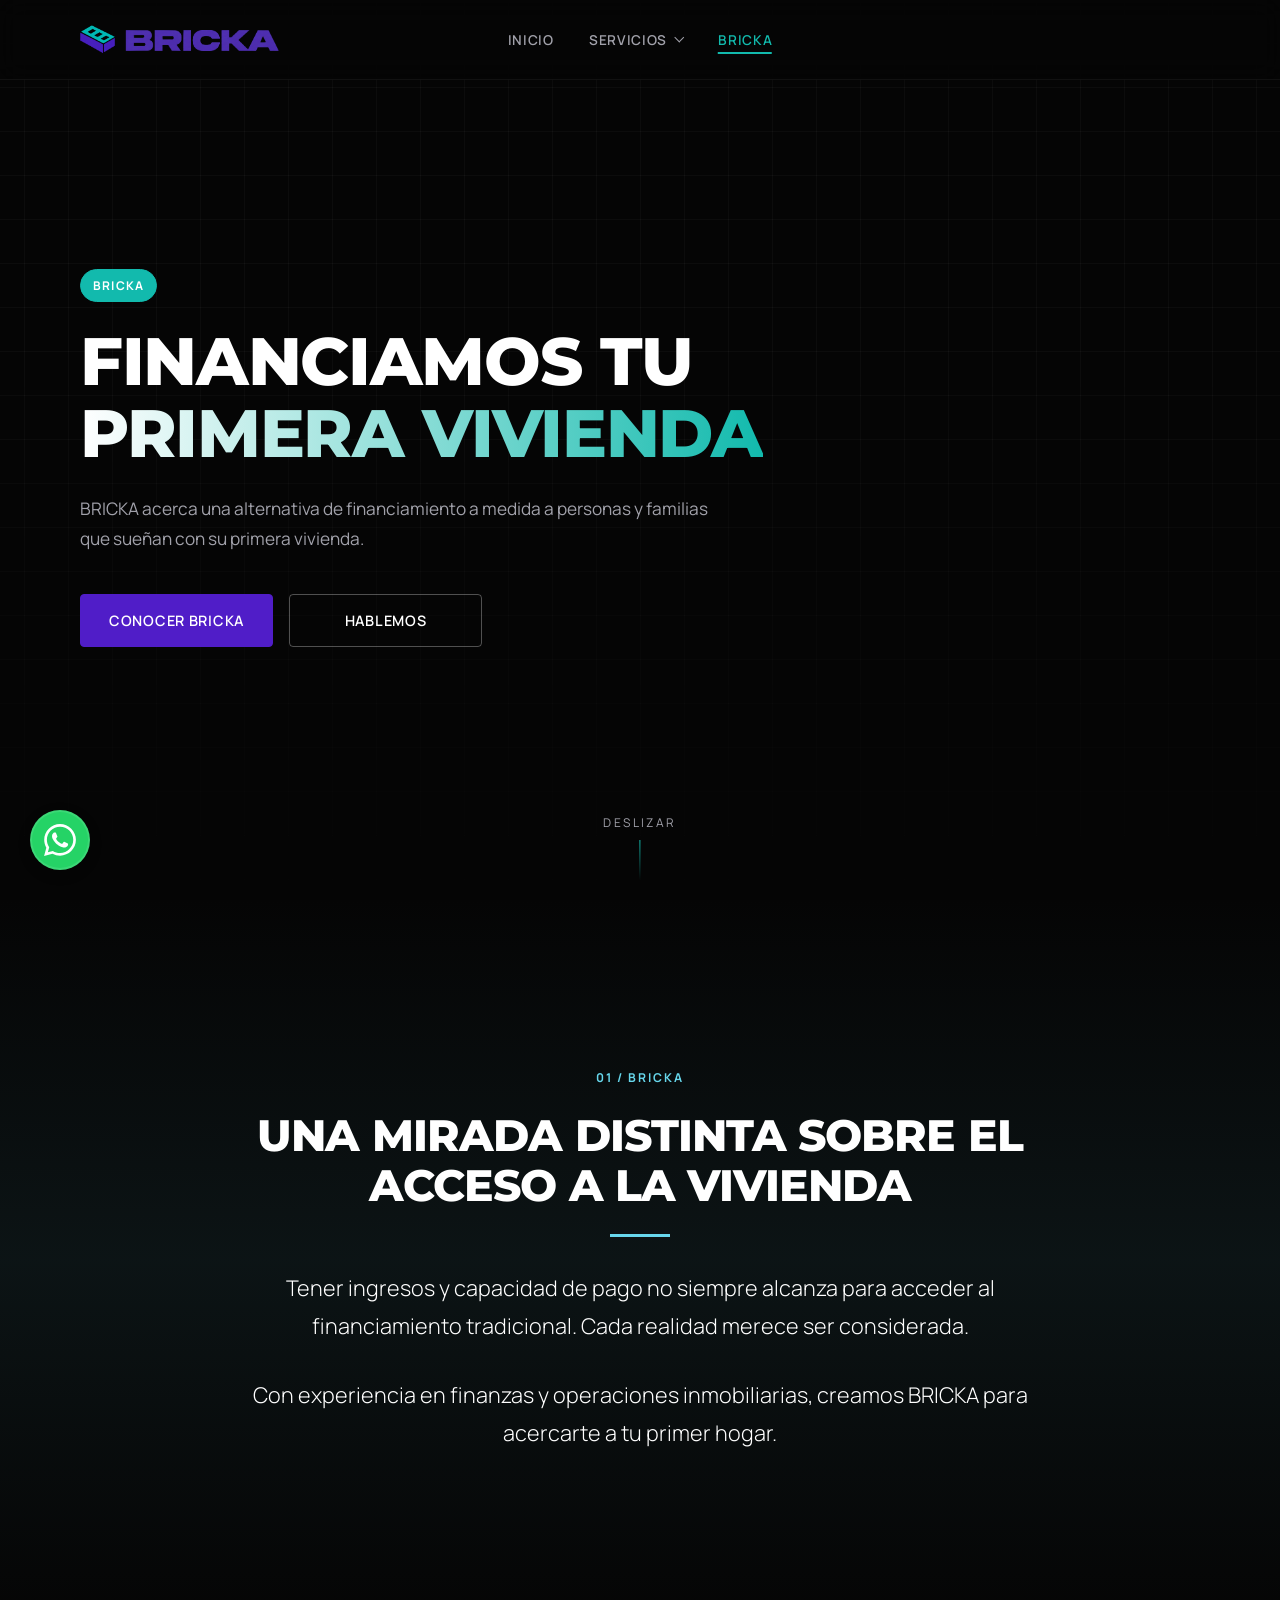
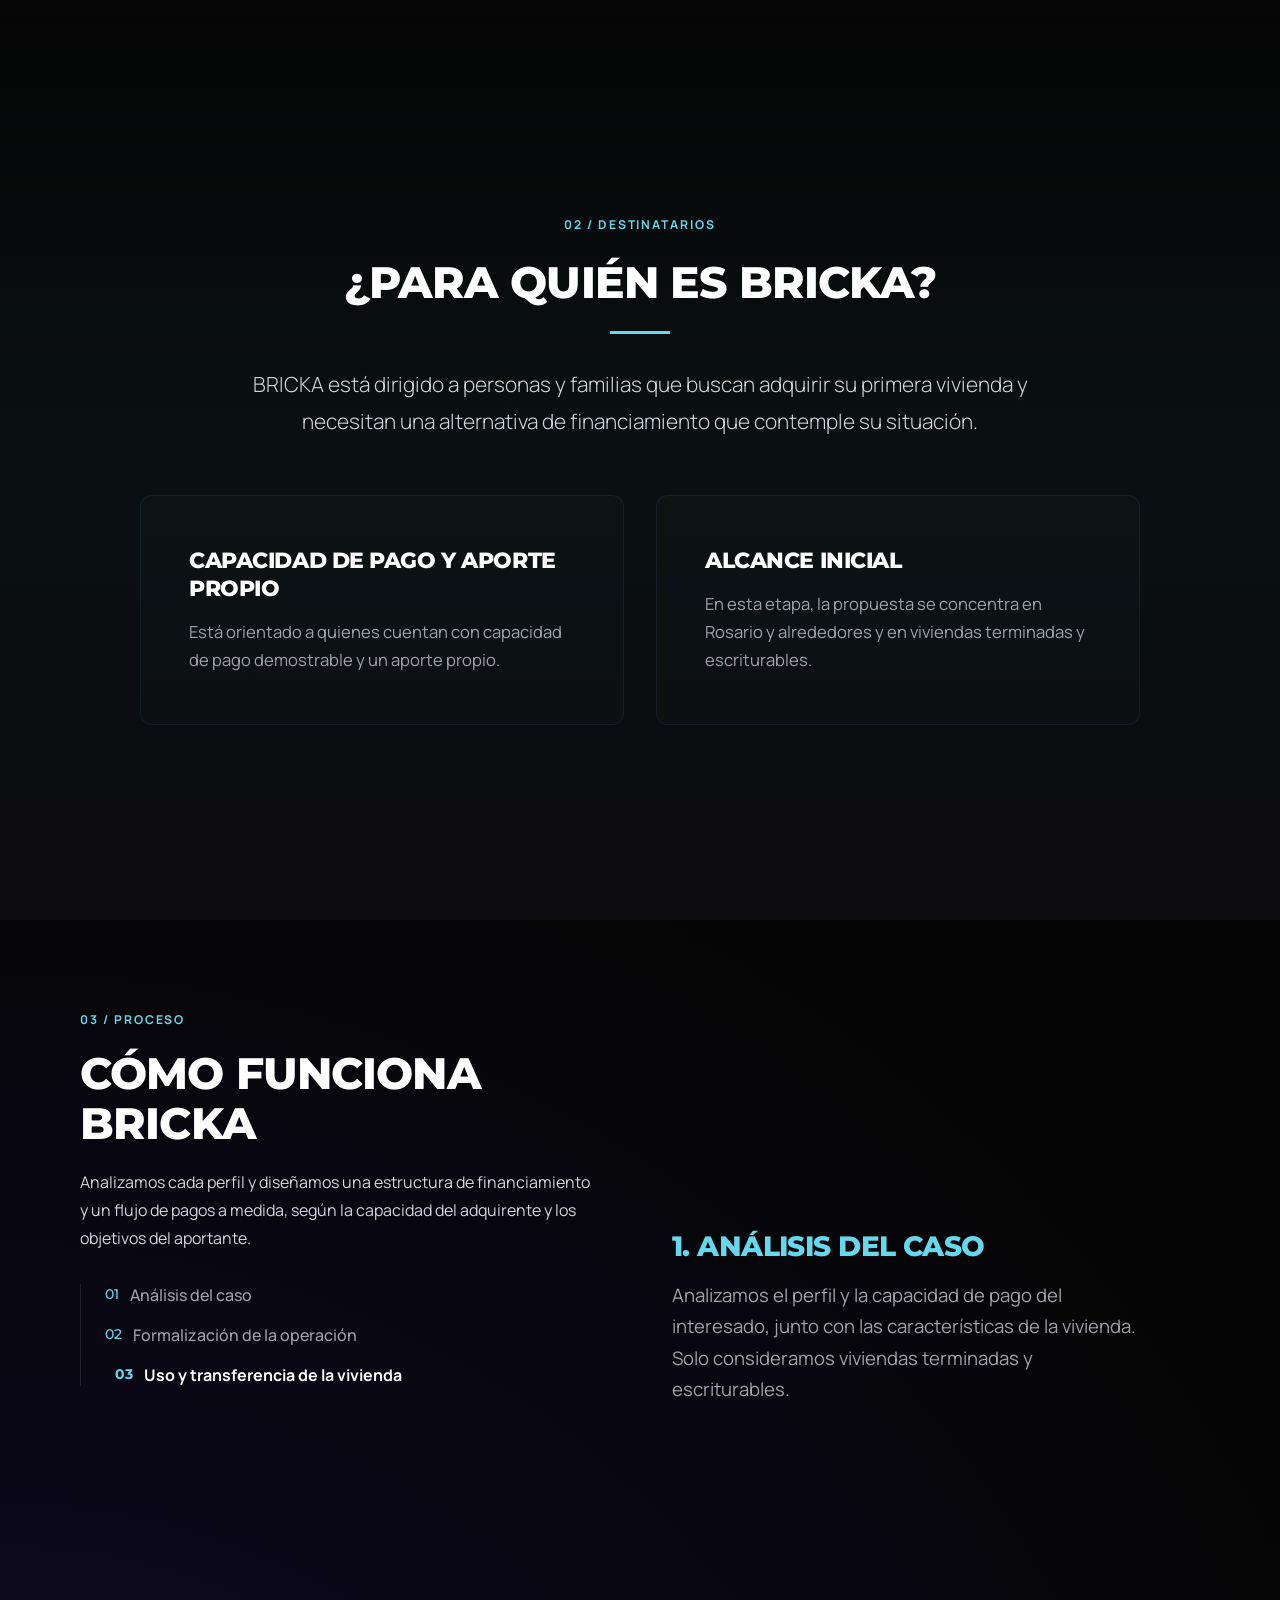
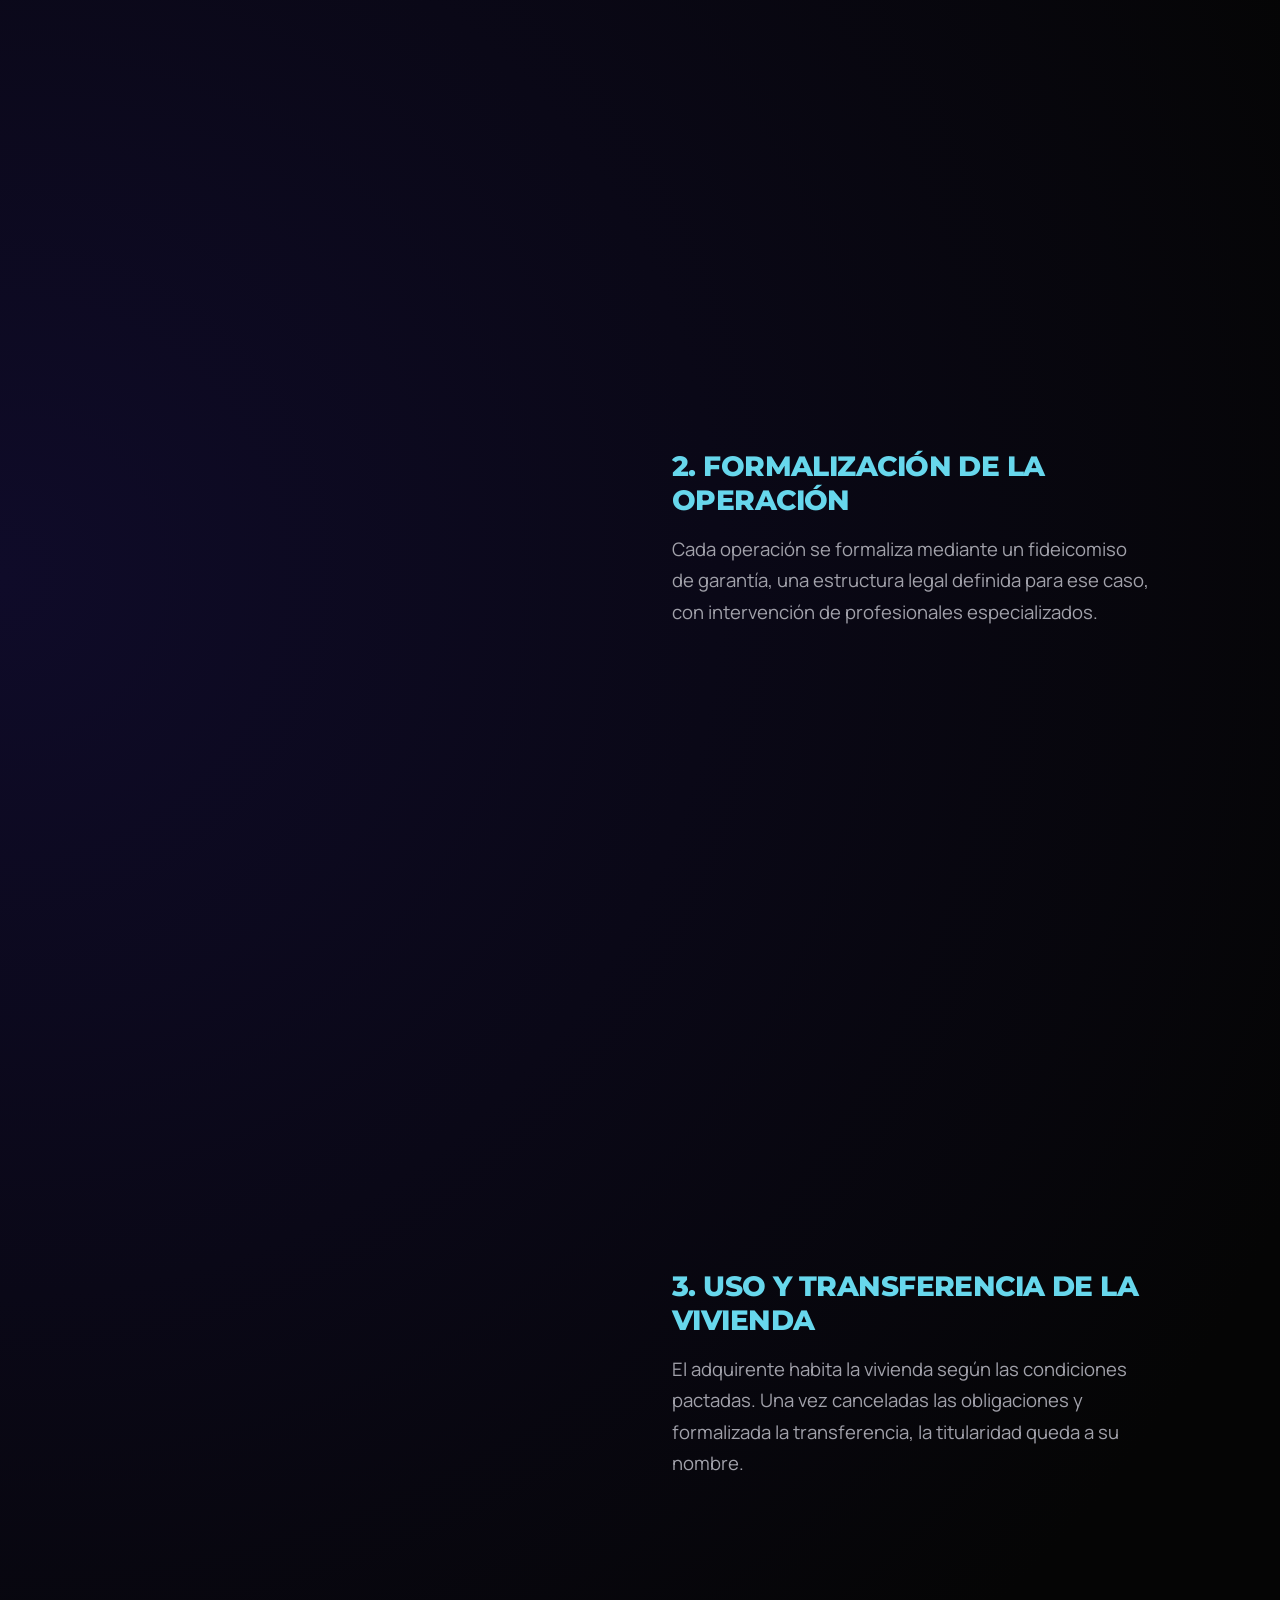
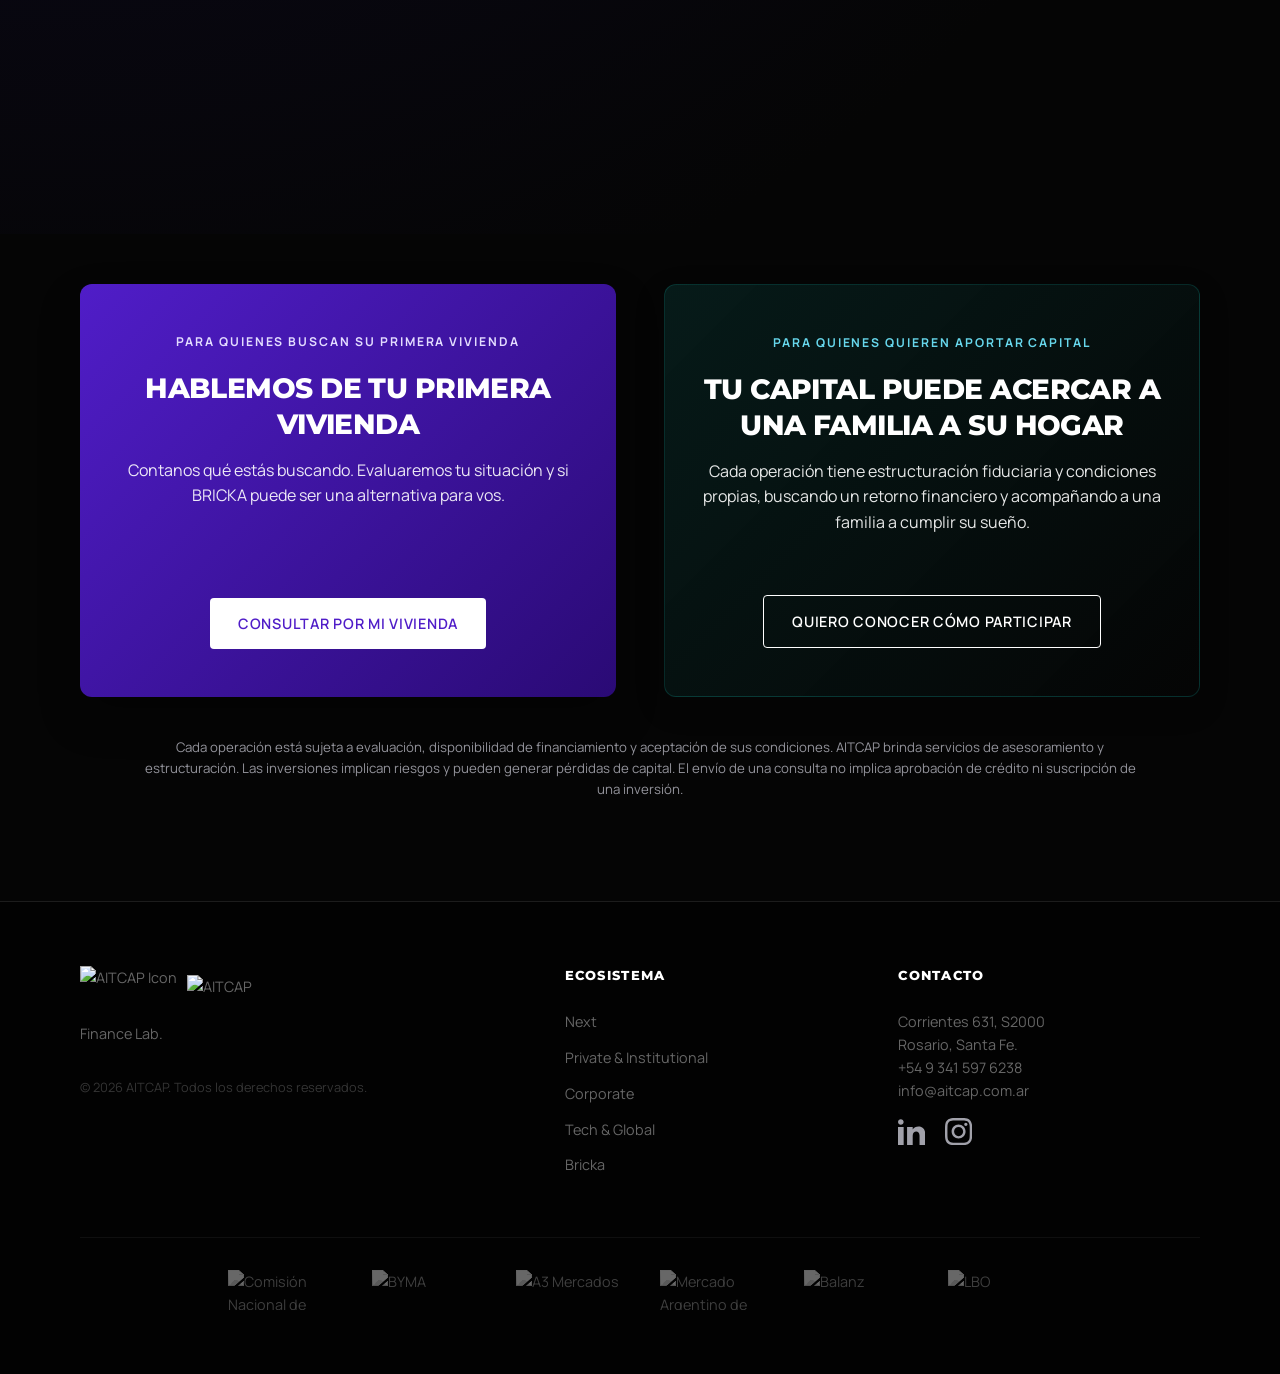
==== commit 346d2cda: "Remove Facebook links and icons from all pages" ====
--- a/bricka/bricka.html
+++ b/bricka/bricka.html
@@ -64,11 +64,6 @@
                         <path d="M12 2.163c3.204 0 3.584.012 4.85.07 3.252.148 4.771 1.691 4.919 4.919.058 1.265.069 1.645.069 4.849 0 3.205-.012 3.584-.069 4.849-.149 3.225-1.664 4.771-4.919 4.919-1.266.058-1.644.07-4.85.07-3.204 0-3.584-.012-4.849-.07-3.26-.149-4.771-1.699-4.919-4.92-.058-1.265-.07-1.644-.07-4.849 0-3.204.013-3.583.07-4.849.149-3.227 1.664-4.771 4.919-4.919 1.266-.057 1.645-.069 4.849-.069zm0-2.163c-3.259 0-3.667.014-4.947.072-4.358.2-6.78 2.618-6.98 6.98-.059 1.281-.073 1.689-.073 4.948 0 3.259.014 3.668.072 4.948.2 4.358 2.618 6.78 6.98 6.98 1.281.058 1.689.072 4.948.072 3.259 0 3.668-.014 4.948-.072 4.354-.2 6.782-2.618 6.979-6.98.059-1.28.073-1.689.073-4.948 0-3.259-.014-3.667-.072-4.947-.196-4.354-2.617-6.78-6.979-6.98-1.281-.059-1.69-.073-4.949-.073zm0 5.838c-3.403 0-6.162 2.759-6.162 6.162s2.759 6.163 6.162 6.163 6.162-2.759 6.162-6.163c0-3.403-2.759-6.162-6.162-6.162zm0 10.162c-2.209 0-4-1.79-4-4 0-2.209 1.791-4 4-4s4 1.791 4 4c0 2.21-1.791 4-4 4zm6.406-11.845c-.796 0-1.441.645-1.441 1.44s.645 1.44 1.441 1.44c.795 0 1.439-.645 1.439-1.44s-.644-1.44-1.439-1.44z"/>
                     </svg>
                 </a>
-                <a href="https://www.facebook.com/p/FIC-Group-100071648348535/" target="_blank" rel="noopener noreferrer" aria-label="Facebook">
-                    <svg xmlns="http://www.w3.org/2000/svg" viewBox="0 0 24 24">
-                        <path d="M9 8h-3v4h3v12h5v-12h3.642l.358-4h-4v-1.667c0-.955.192-1.333 1.115-1.333h2.885v-5h-3.808c-3.596 0-5.192 1.583-5.192 4.615v3.385z"/>
-                    </svg>
-                </a>
             </div>
         </div>
     </div>
@@ -233,11 +228,6 @@
                                 <path d="M12 2.163c3.204 0 3.584.012 4.85.07 3.252.148 4.771 1.691 4.919 4.919.058 1.265.069 1.645.069 4.849 0 3.205-.012 3.584-.069 4.849-.149 3.225-1.664 4.771-4.919 4.919-1.266.058-1.644.07-4.85.07-3.204 0-3.584-.012-4.849-.07-3.26-.149-4.771-1.699-4.919-4.92-.058-1.265-.07-1.644-.07-4.849 0-3.204.013-3.583.07-4.849.149-3.227 1.664-4.771 4.919-4.919 1.266-.057 1.645-.069 4.849-.069zm0-2.163c-3.259 0-3.667.014-4.947.072-4.358.2-6.78 2.618-6.98 6.98-.059 1.281-.073 1.689-.073 4.948 0 3.259.014 3.668.072 4.948.2 4.358 2.618 6.78 6.98 6.98 1.281.058 1.689.072 4.948.072 3.259 0 3.668-.014 4.948-.072 4.354-.2 6.782-2.618 6.979-6.98.059-1.28.073-1.689.073-4.948 0-3.259-.014-3.667-.072-4.947-.196-4.354-2.617-6.78-6.979-6.98-1.281-.059-1.69-.073-4.949-.073zm0 5.838c-3.403 0-6.162 2.759-6.162 6.162s2.759 6.163 6.162 6.163 6.162-2.759 6.162-6.163c0-3.403-2.759-6.162-6.162-6.162zm0 10.162c-2.209 0-4-1.79-4-4 0-2.209 1.791-4 4-4s4 1.791 4 4c0 2.21-1.791 4-4 4zm6.406-11.845c-.796 0-1.441.645-1.441 1.44s.645 1.44 1.441 1.44c.795 0 1.439-.645 1.439-1.44s-.644-1.44-1.439-1.44z"/>
                             </svg>
                         </a>
-                        <a href="https://www.facebook.com/p/FIC-Group-100071648348535/" target="_blank" rel="noopener noreferrer" aria-label="Facebook">
-                            <svg xmlns="http://www.w3.org/2000/svg" viewBox="0 0 24 24">
-                                <path d="M9 8h-3v4h3v12h5v-12h3.642l.358-4h-4v-1.667c0-.955.192-1.333 1.115-1.333h2.885v-5h-3.808c-3.596 0-5.192 1.583-5.192 4.615v3.385z"/>
-                            </svg>
-                        </a>
                     </div>
                 </div>
             </div>
